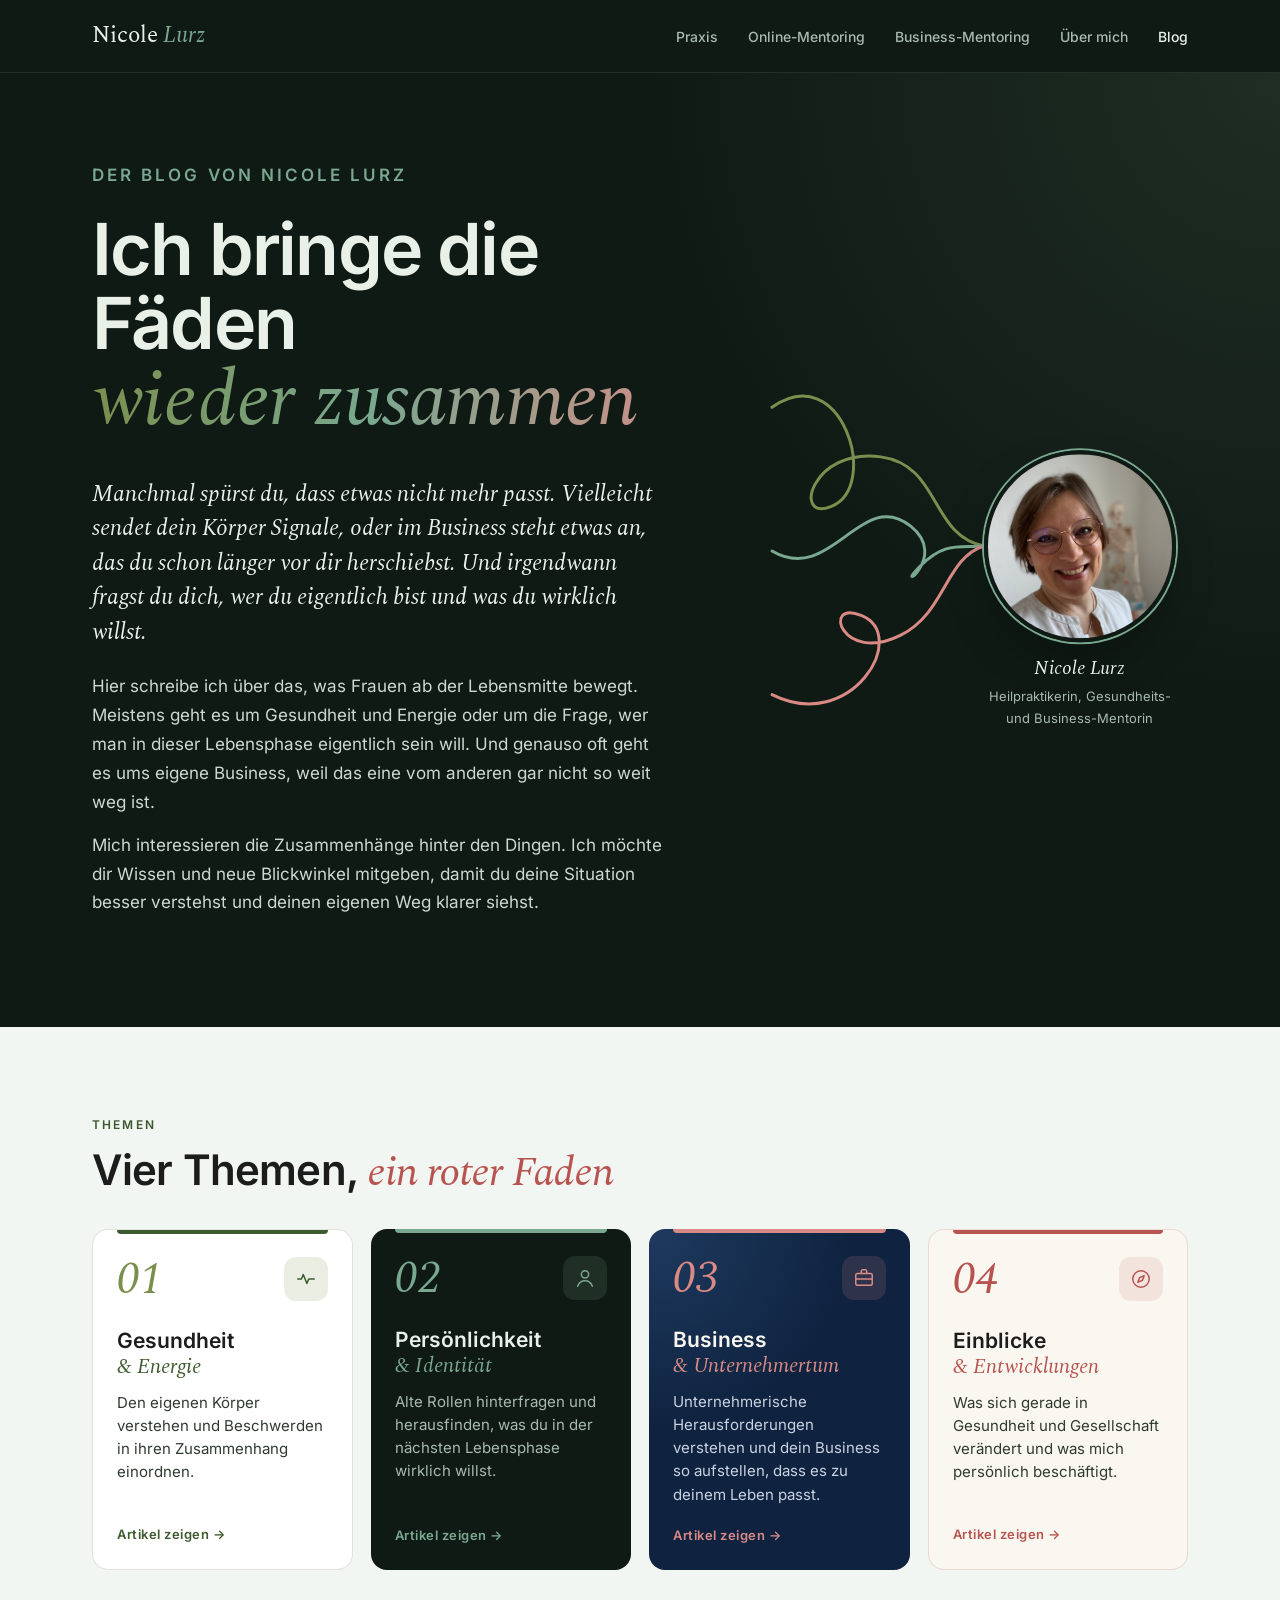
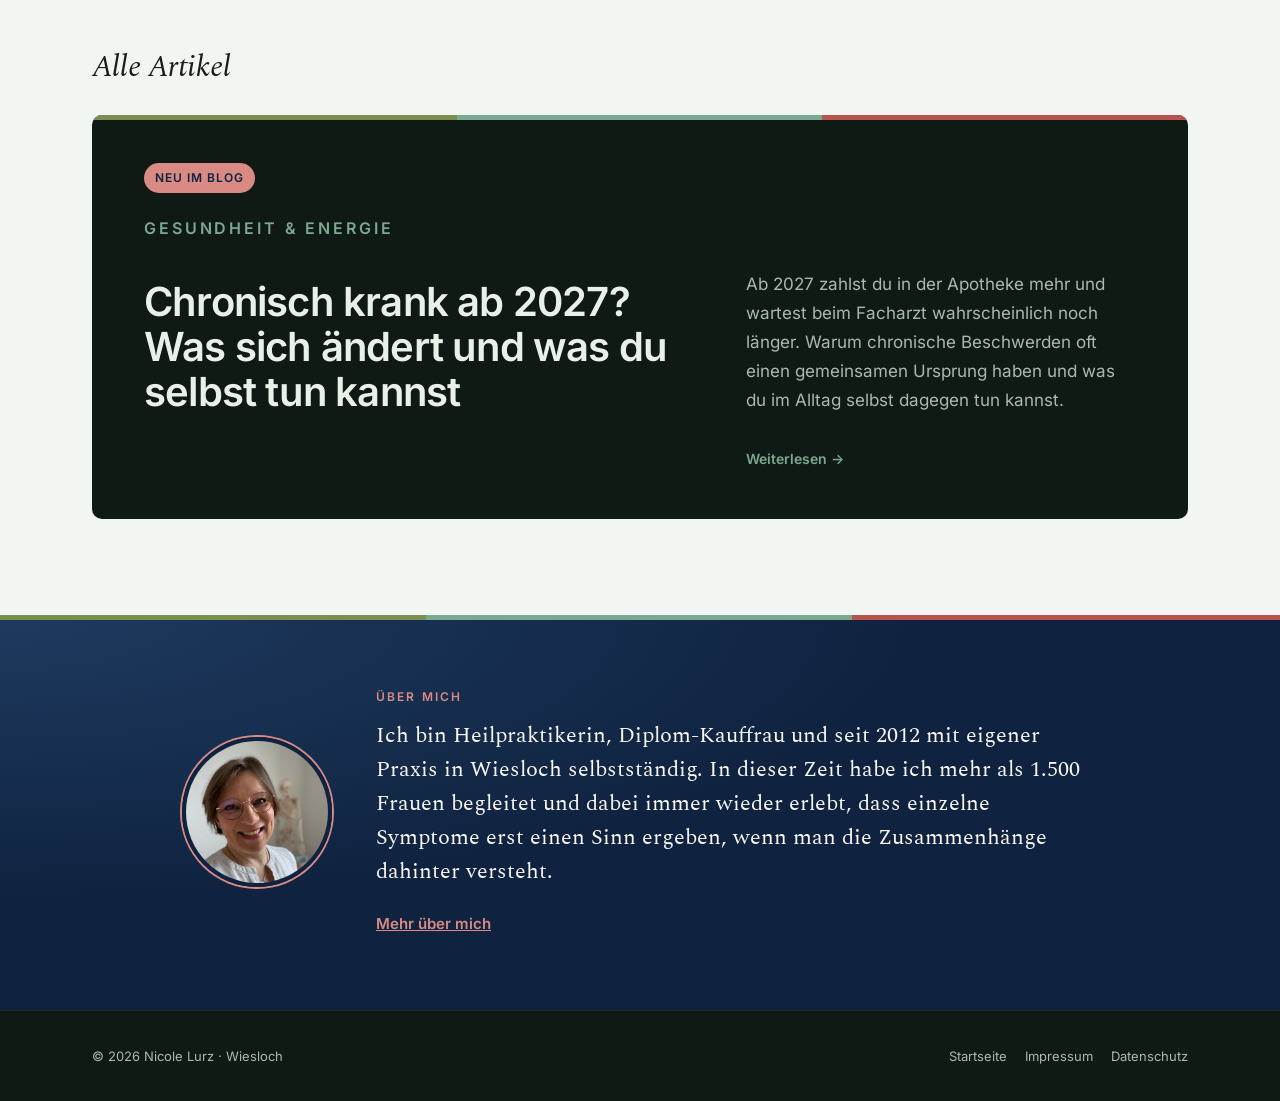
==== blog/index.html @ 90f95622 "Praxisjahr korrigiert: seit 2012 Co-Authored-By: Claude Opus 5.5 <noreply@anthropic.com>" ====
<!doctype html>
<html lang="de">
<head>
<meta charset="utf-8">
<meta name="viewport" content="width=device-width, initial-scale=1">
<title>Blog · Nicole Lurz</title>
<meta name="description" content="Nicole Lurz, Heilpraktikerin, Gesundheits- und Business-Mentorin, schreibt über Gesundheit und Unternehmertum und darüber, warum die Energie auf einmal nicht mehr reicht.">
<link rel="canonical" href="https://nicole-lurz.com/blog/">
<meta property="og:type" content="website">
<meta property="og:url" content="https://nicole-lurz.com/blog/">
<meta property="og:title" content="Blog · Nicole Lurz">
<meta property="og:image" content="https://nicole-lurz.com/images/nicole-hero.jpg">
<link rel="icon" href="/favicon.svg" type="image/svg+xml">
<link rel="icon" href="/favicon-32.png" sizes="32x32">
<link rel="apple-touch-icon" href="/favicon-180.png">
<link rel="stylesheet" href="/fonts/fonts.css">
<link rel="stylesheet" href="/blog/blog.css?v=20261113a">
</head>
<body>

<header class="kopf">
  <div class="wrap">
    <a class="wortmarke" href="/"><span class="lf">Nicole</span><span class="ll">Lurz</span></a>
    <nav aria-label="Hauptmenü">
      <ul>
        <li><a href="/#praxis">Praxis</a></li>
        <li><a href="/#online">Online-Mentoring</a></li>
        <li><a href="/#business">Business-Mentoring</a></li>
        <li><a href="/#ueber">Über mich</a></li>
        <li class="immer"><a href="/blog/" aria-current="page">Blog</a></li>
      </ul>
    </nav>
  </div>
</header>

<main>
  <section class="start-hero">
    <div class="wrap start-raster">
      <div class="start-text">
        <p class="eyebrow">Der Blog von Nicole Lurz</p>
        <h1>Ich bringe die Fäden <em>wieder zusammen</em></h1>
        <p class="start-intro">Manchmal spürst du, dass etwas nicht mehr passt. Vielleicht sendet dein Körper Signale, oder im Business steht etwas an, das du schon länger vor dir herschiebst. Und irgendwann fragst du dich, wer du eigentlich bist und was du wirklich willst.</p>
        <p>Hier schreibe ich über das, was Frauen ab der Lebensmitte bewegt. Meistens geht es um Gesundheit und Energie oder um die Frage, wer man in dieser Lebensphase eigentlich sein will. Und genauso oft geht es ums eigene Business, weil das eine vom anderen gar nicht so weit weg ist.</p>
        <p>Mich interessieren die Zusammenhänge hinter den Dingen. Ich möchte dir Wissen und neue Blickwinkel mitgeben, damit du deine Situation besser verstehst und deinen eigenen Weg klarer siehst.</p>
      </div>
      <div class="faeden" aria-hidden="true">
        <svg viewBox="0 0 420 420" preserveAspectRatio="xMidYMid meet">
          <path class="f f-praxis" pathLength="1" d="M0 70 C70 20 110 150 60 170 C20 186 40 110 110 120 C170 128 160 200 214 210"/>
          <path class="f f-online" pathLength="1" d="M0 215 C60 250 90 150 140 190 C180 222 120 260 150 230 C175 205 190 212 214 210"/>
          <path class="f f-business" pathLength="1" d="M0 360 C80 400 140 300 90 280 C50 264 70 330 130 300 C175 278 175 222 214 210"/>
        </svg>
        <img src="/images/nicole-portrait.jpg" alt="">
        <p class="faeden-name"><strong>Nicole Lurz</strong>Heilpraktikerin, Gesundheits- und Business-Mentorin</p>
      </div>
    </div>
  </section>

  <section class="themen">
    <div class="wrap">
      <div class="themen-kopf">
        <p class="eyebrow">Themen</p>
        <h2>Vier Themen, <em>ein roter Faden</em></h2>
      </div>
      <div class="themen-raster">
        <button class="thema th-gesundheit" type="button" data-filter="gesundheit">
          <span class="th-kopf"><span class="th-nr">01</span><span class="th-icon" aria-hidden="true"><svg viewBox="0 0 24 24" fill="none" stroke="currentColor" stroke-width="1.6" stroke-linecap="round" stroke-linejoin="round"><path d="M3 12h4l2-5 4 10 2-5h6"/></svg></span></span>
          <strong>Gesundheit <em>&amp; Energie</em></strong>
          <span class="th-text">Den eigenen Körper verstehen und Beschwerden in ihren Zusammenhang einordnen.</span>
          <span class="th-mehr">Artikel zeigen <span aria-hidden="true">→</span></span>
        </button>
        <button class="thema th-persoenlichkeit" type="button" data-filter="persoenlichkeit">
          <span class="th-kopf"><span class="th-nr">02</span><span class="th-icon" aria-hidden="true"><svg viewBox="0 0 24 24" fill="none" stroke="currentColor" stroke-width="1.6" stroke-linecap="round" stroke-linejoin="round"><circle cx="12" cy="8" r="4"/><path d="M4 21c1.5-4 4.5-6 8-6s6.5 2 8 6"/></svg></span></span>
          <strong>Persönlichkeit <em>&amp; Identität</em></strong>
          <span class="th-text">Alte Rollen hinterfragen und herausfinden, was du in der nächsten Lebensphase wirklich willst.</span>
          <span class="th-mehr">Artikel zeigen <span aria-hidden="true">→</span></span>
        </button>
        <button class="thema th-business" type="button" data-filter="business">
          <span class="th-kopf"><span class="th-nr">03</span><span class="th-icon" aria-hidden="true"><svg viewBox="0 0 24 24" fill="none" stroke="currentColor" stroke-width="1.6" stroke-linecap="round" stroke-linejoin="round"><rect x="3" y="7" width="18" height="13" rx="2"/><path d="M9 7V5a2 2 0 0 1 2-2h2a2 2 0 0 1 2 2v2M3 13h18"/></svg></span></span>
          <strong>Business <em>&amp; Unternehmertum</em></strong>
          <span class="th-text">Unternehmerische Herausforderungen verstehen und dein Business so aufstellen, dass es zu deinem Leben passt.</span>
          <span class="th-mehr">Artikel zeigen <span aria-hidden="true">→</span></span>
        </button>
        <button class="thema th-einblicke" type="button" data-filter="einblicke">
          <span class="th-kopf"><span class="th-nr">04</span><span class="th-icon" aria-hidden="true"><svg viewBox="0 0 24 24" fill="none" stroke="currentColor" stroke-width="1.6" stroke-linecap="round" stroke-linejoin="round"><circle cx="12" cy="12" r="9"/><path d="M15.5 8.5l-2 5-5 2 2-5z"/></svg></span></span>
          <strong>Einblicke <em>&amp; Entwicklungen</em></strong>
          <span class="th-text">Was sich gerade in Gesundheit und Gesellschaft verändert und was mich persönlich beschäftigt.</span>
          <span class="th-mehr">Artikel zeigen <span aria-hidden="true">→</span></span>
        </button>
      </div>
    </div>
  </section>

  <section>
    <div class="wrap">
      <div class="liste-kopf">
        <h2 id="liste-titel">Alle Artikel</h2>
        <button class="alle" type="button" data-filter="alle" hidden>Alle Artikel zeigen</button>
      </div>
      <ul class="artikel-liste">
        <!-- ARTIKEL: neue Karten oben einfügen, data-kategorie = gesundheit | persoenlichkeit | business | einblicke, Vorlage:
        <li data-kategorie="KATEGORIE"><a class="karte" href="/blog/SLUG/">
          <p class="eyebrow">THEMA</p>
          <h2>TITEL</h2>
          <p>TEASER</p>
          <span class="mehr">Weiterlesen →</span>
        </a></li>
        -->
        <li data-kategorie="gesundheit"><a class="karte" href="/blog/chronisch-krank-2027/">
          <p class="eyebrow">Gesundheit &amp; Energie</p>
          <h2>Chronisch krank ab 2027? Was sich ändert und was du selbst tun kannst</h2>
          <p>Ab 2027 zahlst du in der Apotheke mehr und wartest beim Facharzt wahrscheinlich noch länger. Warum chronische Beschwerden oft einen gemeinsamen Ursprung haben und was du im Alltag selbst dagegen tun kannst.</p>
          <span class="mehr">Weiterlesen →</span>
        </a></li>
        <li class="leer leer-filter" hidden>In diesem Thema gibt es noch keine Artikel. Die ersten erscheinen hier in den nächsten Wochen.</li>
      </ul>
    </div>
  </section>
  <section class="autorin-band">
    <div class="drei-faeden" aria-hidden="true"></div>
    <div class="wrap">
      <img src="/images/nicole-portrait.jpg" alt="" loading="lazy">
      <div>
        <p class="eyebrow">Über mich</p>
        <p>Ich bin Heilpraktikerin, Diplom-Kauffrau und seit 2012 mit eigener Praxis in Wiesloch selbstständig. In dieser Zeit habe ich mehr als 1.500 Frauen begleitet und dabei immer wieder erlebt, dass einzelne Symptome erst einen Sinn ergeben, wenn man die Zusammenhänge dahinter versteht.</p>
        <a href="/#ueber">Mehr über mich</a>
      </div>
    </div>
  </section>
</main>

<footer class="fuss">
  <div class="wrap">
    <span>© 2026 Nicole Lurz · Wiesloch</span>
    <span><a href="/">Startseite</a><a href="https://nicole-lurz.de/impressum/">Impressum</a><a href="https://nicole-lurz.de/datenschutz/">Datenschutz</a></span>
  </div>
</footer>
<script>
(function(){
  var knoepfe=[].slice.call(document.querySelectorAll('[data-filter]'));
  var karten=[].slice.call(document.querySelectorAll('.artikel-liste li[data-kategorie]'));
  var leer=document.querySelector('.leer-filter'), titel=document.getElementById('liste-titel'), alle=document.querySelector('.alle');
  function zeige(k){
    var n=0;
    karten.forEach(function(li){var an=(k==='alle'||li.dataset.kategorie===k); li.hidden=!an; if(an) n++;});
    leer.hidden=n>0;
    knoepfe.forEach(function(b){b.classList.toggle('aktiv',b.dataset.filter===k&&k!=='alle'); if(b.classList.contains('thema')) b.setAttribute('aria-pressed',b.dataset.filter===k);});
    var akt=document.querySelector('.thema[data-filter="'+k+'"] strong');
    titel.textContent=akt?akt.textContent:'Alle Artikel';
    alle.hidden=(k==='alle');
  }
  knoepfe.forEach(function(b){b.addEventListener('click',function(){
    var k=b.dataset.filter; if(b.classList.contains('aktiv')) k='alle'; zeige(k);
    if(k!=='alle') titel.scrollIntoView({behavior:'smooth',block:'start'});
  });});
})();
</script>
</body>
</html>
---- fonts/fonts.css ----
@font-face{font-family:'Inter';font-style:normal;font-weight:400;font-display:swap;src:url('inter-400.ttf') format('truetype')}
@font-face{font-family:'Inter';font-style:normal;font-weight:500;font-display:swap;src:url('inter-500.ttf') format('truetype')}
@font-face{font-family:'Inter';font-style:normal;font-weight:600 700;font-display:swap;src:url('inter-600.ttf') format('truetype')}
@font-face{font-family:'Spectral';font-style:normal;font-weight:400;font-display:swap;src:url('spectral-regular.ttf') format('truetype')}
@font-face{font-family:'Spectral';font-style:italic;font-weight:400;font-display:swap;src:url('spectral-italic.ttf') format('truetype')}
@font-face{font-family:'Spectral';font-style:normal;font-weight:500;font-display:swap;src:url('spectral-500.ttf') format('truetype')}
@font-face{font-family:'Spectral';font-style:italic;font-weight:500;font-display:swap;src:url('spectral-500-italic.ttf') format('truetype')}
---- blog/blog.css ----
/* Blog nicole-lurz.com · Farben aus der Dach-Seite (design.md Online + Praxis-Website) */
:root{
  --tannenmoos:#0F1A14;--karte:#131F18;--dunkelgruen:#1F2D24;
  --seafoam:#7AA890;--seafoam-hover:#95C0A8;--salbei-hell:#A8BAB0;--fastweiss:#E8F0E8;
  --papier:#F2F6F2;--tinte:#1C1C1C;--waldgruen:#3D5A2E;--praxis-salbei:#7A8F4E;
  --text:#2f3a31;--leise:#5d685f;--linie:rgba(61,90,46,.16);
  --serif:"Spectral",Georgia,serif;--sans:"Inter",system-ui,-apple-system,"Segoe UI",sans-serif;
}
*{box-sizing:border-box;margin:0;padding:0}
html{scroll-behavior:smooth}
body{font-family:var(--sans);background:var(--papier);color:var(--tinte);font-size:18px;line-height:1.7;-webkit-font-smoothing:antialiased;min-height:100vh;display:flex;flex-direction:column}
main{flex:1}
img{max-width:100%;display:block}
a{color:var(--waldgruen)}
em{font-family:var(--serif);font-style:italic;font-weight:400}
.wrap{max-width:1160px;margin:0 auto;padding:0 32px}
.schmal{max-width:720px;margin:0 auto}
.eyebrow{font-size:12px;font-weight:600;letter-spacing:.18em;text-transform:uppercase;color:var(--waldgruen)}

/* Kopf */
.kopf{background:var(--tannenmoos);border-bottom:1px solid rgba(122,168,144,.16)}
.kopf .wrap{display:flex;align-items:center;justify-content:space-between;height:72px}
.wortmarke{font-family:var(--serif);font-size:23px;text-decoration:none;color:var(--fastweiss)}
.wortmarke .ll{font-style:italic;color:var(--seafoam);margin-left:.22em}
.kopf nav{display:flex;gap:26px}
.kopf nav a{text-decoration:none;font-size:14px;font-weight:500;color:var(--salbei-hell)}
.kopf nav a:hover,.kopf nav a[aria-current]{color:var(--fastweiss)}

/* Blog-Übersicht */
.blog-hero{padding:96px 0 56px}
.blog-hero h1{font-weight:600;font-size:clamp(34px,4.6vw,54px);line-height:1.1;letter-spacing:-.02em;margin:18px 0 22px;max-width:760px}
.blog-hero h1 em{color:var(--waldgruen)}
.blog-hero p{max-width:640px;color:var(--text)}
.artikel-liste{list-style:none;display:grid;grid-template-columns:repeat(auto-fill,minmax(300px,1fr));gap:24px;padding-bottom:120px}
.karte{display:flex;flex-direction:column;height:100%;background:#fff;border:1px solid var(--linie);border-radius:10px;padding:30px 28px;text-decoration:none;color:var(--tinte);transition:transform .25s ease-out,border-color .25s}
.karte:hover{transform:translateY(-3px);border-color:rgba(61,90,46,.35)}
.karte .eyebrow{margin-bottom:14px}
.karte h2{font-size:22px;font-weight:600;line-height:1.3;margin-bottom:12px}
.karte p{font-size:16px;color:var(--text);flex:1}
.karte .mehr{margin-top:18px;font-size:14px;font-weight:600;color:var(--waldgruen)}
.leer{grid-column:1/-1;padding:40px 32px;border:1px dashed var(--linie);border-radius:10px;color:var(--leise);font-size:16px}

/* Artikel */
.artikel-kopf{padding:72px 0 36px}
.brotkrumen{font-size:13px;color:var(--leise);margin-bottom:22px}
.brotkrumen a{color:var(--leise)}
.artikel-kopf h1{font-weight:600;font-size:clamp(32px,4.4vw,48px);line-height:1.12;letter-spacing:-.02em;margin:14px 0 20px}
.artikel-meta{font-size:14px;color:var(--leise)}
.kurzantwort{background:#fff;border:1px solid var(--linie);border-left:3px solid var(--praxis-salbei);border-radius:0 10px 10px 0;padding:24px 26px;margin:8px 0 40px}
.kurzantwort .eyebrow{margin-bottom:8px}
.kurzantwort p:not(.eyebrow){font-size:17px}
.inhalt{background:var(--fastweiss);border-radius:10px;padding:22px 26px;margin-bottom:48px;font-size:16px}
.inhalt ol{margin:8px 0 0 20px}
.text h2{font-weight:600;font-size:28px;line-height:1.25;letter-spacing:-.01em;margin:52px 0 16px;scroll-margin-top:24px}
.text h3{font-weight:600;font-size:21px;margin:32px 0 10px}
.text p{margin-bottom:20px;color:var(--text)}
.text ul,.text ol{margin:0 0 20px 22px;color:var(--text)}
.text li{margin-bottom:8px}
.einblick{margin:36px 0;padding:24px 26px;background:var(--tannenmoos);color:var(--fastweiss);border-radius:10px}
.einblick .eyebrow{color:var(--seafoam);margin-bottom:8px}
.einblick p{color:var(--fastweiss);margin:0}
.faq{margin-top:56px}
.faq details{border-top:1px solid var(--linie);padding:18px 0}
.faq details:last-child{border-bottom:1px solid var(--linie)}
.faq summary{cursor:pointer;font-weight:600;list-style-position:outside}
.faq details p{margin-top:10px;color:var(--text)}
.autorin{display:grid;grid-template-columns:96px 1fr;gap:22px;align-items:center;margin:64px 0 40px;padding:26px;background:#fff;border:1px solid var(--linie);border-radius:10px}
.autorin img{width:96px;height:96px;border-radius:50%;object-fit:cover;object-position:center 20%}
.autorin p{font-size:15px;color:var(--text)}
.autorin strong{display:block;font-size:17px;color:var(--tinte)}
.cta{margin:0 0 110px;padding:36px 34px;border-radius:12px;background:var(--tannenmoos);color:var(--fastweiss)}
.cta h2{font-weight:600;font-size:26px;line-height:1.25;margin-bottom:12px}
.cta h2 em{color:var(--seafoam)}
.cta p{color:var(--salbei-hell);margin-bottom:22px}
.btn{display:inline-block;padding:15px 26px;border-radius:6px;font-weight:600;font-size:15px;text-decoration:none;background:var(--seafoam);color:var(--tannenmoos)}
.btn:hover{background:var(--seafoam-hover)}
.cta-praxis{background:#fff;color:var(--tinte);border:1px solid var(--linie)}
.cta-praxis h2 em{color:var(--praxis-salbei)}
.cta-praxis p{color:var(--text)}
.cta-praxis .btn{background:var(--waldgruen);color:var(--papier)}

/* Fuß */
.fuss{background:var(--tannenmoos);color:var(--salbei-hell);padding:34px 0;font-size:13px}
.fuss .wrap{display:flex;justify-content:space-between;flex-wrap:wrap;gap:14px}
.fuss a{color:var(--salbei-hell);text-decoration:none;margin-left:18px}
.fuss a:hover{color:var(--fastweiss)}

@media (max-width:560px){
  .wrap{padding:0 16px}
  body{font-size:17px}
  .kopf nav{gap:16px}
  .kopf nav a.weg{display:none}
  .blog-hero{padding:64px 0 40px}
  .artikel-liste{grid-template-columns:1fr}
  .autorin{grid-template-columns:1fr}
  .cta{padding:28px 22px}
  .fuss a{margin:0 18px 0 0}
}
@media (prefers-reduced-motion:reduce){html{scroll-behavior:auto}.karte{transition:none}}

/* Autorenkasten lang, Quellen (ergänzt 12.11.2026) */
.autorin{align-items:start}
.autorin p + p{margin-top:10px}
.autorin .hinweis{font-size:13px;color:var(--leise);font-style:italic}
.quellen{margin:0 0 110px;font-size:14px;color:var(--leise)}
.quellen h2{font-size:18px;font-weight:600;color:var(--tinte);margin-bottom:12px}
.quellen h3{font-size:14px;font-weight:600;color:var(--text);margin:18px 0 6px}
.quellen ul{margin-left:18px}
.quellen li{margin-bottom:6px}
.quellen a{color:var(--leise)}
.cta{margin-bottom:56px}
.einblick p + p{margin-top:14px}

/* Artikel-Layout mit Seitenleiste (12.11.2026, nach Beispiel Nicole) */
.artikel-raster{display:grid;grid-template-columns:minmax(0,760px) 280px;gap:72px;justify-content:space-between}
.artikel-haupt{min-width:0}
.artikel-raster .artikel-kopf{padding:56px 0 32px}
.brotkrumen span{margin:0 4px;color:var(--leise)}
.brotkrumen .hier{color:var(--tinte);margin:0}
.artikel-raster h1{font-size:clamp(32px,4.2vw,50px);line-height:1.1;margin:14px 0 26px}
.autor-zeile{display:flex;align-items:center;gap:14px;margin-bottom:14px;font-size:16px;color:var(--leise)}
.autor-zeile img{width:52px;height:52px;border-radius:50%;object-fit:cover;object-position:center 20%;border:2px solid #fff;box-shadow:0 0 0 1px var(--linie)}
.autor-zeile strong{color:var(--tinte)}
.punkt{margin:0 6px;color:var(--leise)}
.teaser{font-size:21px;line-height:1.6;color:var(--leise);margin-top:28px;font-weight:300}
.kurz{background:var(--fastweiss);border:1px solid rgba(122,168,144,.45);border-radius:14px;padding:26px 30px;margin:0 0 40px}
.kurz .eyebrow{margin-bottom:12px}
.kurz ul{list-style:none}
.kurz li{position:relative;padding-left:22px;margin-bottom:8px;font-size:17px;line-height:1.55}
.kurz li::before{content:"";position:absolute;left:2px;top:.6em;width:8px;height:8px;border-radius:50%;background:var(--seafoam)}
.seitenleiste{padding-top:150px}
.leiste-innen{position:sticky;top:28px}
.toc{display:flex;flex-direction:column;gap:2px}
.toc .eyebrow{color:var(--tinte);margin:0 0 12px 12px}
.toc a{display:block;padding:9px 12px;border-radius:8px;font-size:15px;line-height:1.4;color:var(--leise);text-decoration:none}
.toc a:hover{color:var(--tinte)}
.toc a.aktiv{background:var(--fastweiss);color:var(--tinte);font-weight:500}
.leiste-cta{margin-top:28px;padding:20px;border-radius:10px;background:var(--tannenmoos)}
.leiste-cta p{color:var(--fastweiss);font-size:15px;margin-bottom:10px}
.leiste-cta a{color:var(--seafoam);font-weight:600;font-size:14px}
.inhalt-mobil{display:none}
@media (max-width:1000px){
  .artikel-raster{grid-template-columns:1fr;gap:0}
  .seitenleiste{display:none}
  .inhalt-mobil{display:block}
}
@media (max-width:560px){.teaser{font-size:18px}.kurz{padding:22px 20px}}

/* Meta-Leiste mit Teilen und PDF (12.11.2026) */
.meta-leiste{display:flex;flex-wrap:wrap;align-items:center;gap:10px 18px;font-size:15px;color:var(--leise);margin-top:4px}
.meta-leiste .autor{display:inline-flex;align-items:center;gap:10px;color:var(--tinte);font-weight:600;text-decoration:none}
.meta-leiste .autor img{width:40px;height:40px;border-radius:50%;object-fit:cover;object-position:center 20%}
.meta-leiste .autor span{border-bottom:2px solid var(--seafoam);padding-bottom:1px}
.meta-leiste .leise{color:var(--leise)}
.pille{display:inline-flex;align-items:center;gap:7px;padding:7px 14px;border-radius:999px;background:var(--fastweiss);color:var(--tinte);font:600 14px/1.2 var(--sans);border:0}
.knopf{cursor:pointer;transition:background .2s}
.knopf:hover{background:#dbe7dd}
.knopf svg{flex:none}
@media (max-width:560px){.meta-leiste{gap:10px 12px;font-size:14px}}
@media print{
  .kopf,.fuss,.seitenleiste,.inhalt-mobil,.cta,.knopf,.brotkrumen{display:none!important}
  body{background:#fff;font-size:11pt;display:block}
  .artikel-raster{display:block;max-width:none;padding:0}
  .artikel-raster .artikel-kopf{padding-top:0}
  .einblick{background:#fff;color:var(--tinte);border:1px solid var(--linie)}
  .einblick p{color:var(--tinte)}
  .kurz,.autorin,.einblick{break-inside:avoid}
  .quellen{margin-bottom:0}
  .quellen a{color:var(--leise)}
}

/* Blog-Übersicht: Kopftext und Themen (12.11.2026) */
.blog-hero p + p{margin-top:14px}
.kategorien{padding-bottom:56px}
.kategorien .eyebrow{margin-bottom:18px}
.kat-raster{display:grid;grid-template-columns:repeat(2,minmax(0,1fr));gap:0 48px;border-top:1px solid var(--linie)}
.kategorie{display:flex;gap:22px;align-items:flex-start;text-align:left;background:none;border:0;border-bottom:1px solid var(--linie);padding:24px 8px;font:inherit;color:inherit;cursor:pointer;border-radius:0;transition:background .2s}
.kategorie:hover{background:rgba(232,240,232,.6)}
.kategorie.aktiv{background:var(--fastweiss)}
.kat-bild{flex:none;width:88px;height:88px;border-radius:18px;display:grid;place-items:center;background:linear-gradient(145deg,var(--fastweiss),#d4e3d8);color:var(--waldgruen)}
.kat-bild svg{width:38px;height:38px}
.kat-bild img{width:100%;height:100%;object-fit:cover;border-radius:18px}
.kat-text strong{display:block;font-size:20px;font-weight:600;line-height:1.3;margin:4px 0 6px;color:var(--tinte)}
.kat-text span{font-size:16px;line-height:1.55;color:var(--text)}
.liste-kopf{display:flex;align-items:baseline;justify-content:space-between;gap:16px;margin-bottom:22px;scroll-margin-top:24px}
.liste-kopf h2{font-size:24px;font-weight:600;scroll-margin-top:24px}
.alle{background:none;border:0;font:600 14px var(--sans);color:var(--waldgruen);cursor:pointer;text-decoration:underline}
.artikel-liste li[hidden]{display:none}
@media (max-width:760px){.kat-raster{grid-template-columns:1fr}.kat-bild{width:64px;height:64px;border-radius:14px}.kat-bild svg{width:30px;height:30px}.kat-text strong{font-size:18px}}

/* Hauptmenü wie auf der Startseite (12.11.2026) */
.kopf ul{display:flex;gap:30px;list-style:none}
.kopf ul a{text-decoration:none;font-size:14px;font-weight:500;color:var(--salbei-hell);transition:color .2s}
.kopf ul a:hover,.kopf ul a[aria-current]{color:var(--fastweiss)}
@media (max-width:960px){.kopf ul li:not(.immer){display:none}}

/* ===== Blog-Startseite mit allen drei Welten (13.11.2026) ===== */
:root{--nachtblau:#0F2340;--tiefblau:#1E3A5F;--kupfer:#B85450;--kupfer-hell:#D98A85;--papier-warm:#FAF7F0;--fliesstext-hell:#CDD9CF}
.kopf ul,.kopf nav ul{margin:0;padding:0}
/* Kopf */
.start-hero{background:radial-gradient(90% 120% at 100% 0%,var(--dunkelgruen) 0%,var(--tannenmoos) 55%);color:var(--fliesstext-hell);padding:88px 0 96px;overflow:hidden}
.start-raster{display:grid;grid-template-columns:minmax(0,1.2fr) minmax(0,.8fr);gap:56px;align-items:center}
.start-hero .eyebrow{color:var(--seafoam);margin-bottom:22px}
.start-hero h1{font-weight:600;color:var(--fastweiss);font-size:clamp(40px,5.6vw,72px);line-height:1.04;letter-spacing:-.025em;margin-bottom:30px}
.start-hero h1 em{display:block;font-size:1.08em;color:var(--seafoam);letter-spacing:-.01em;background:linear-gradient(90deg,var(--praxis-salbei),var(--seafoam) 45%,var(--kupfer-hell));-webkit-background-clip:text;background-clip:text;-webkit-text-fill-color:transparent;padding-bottom:.08em}
.start-hero p{max-width:580px;margin-bottom:14px;font-size:17px}
.start-hero .start-intro{font-family:var(--serif);font-style:italic;font-size:23px;line-height:1.5;color:var(--fastweiss);margin-bottom:22px}
.faeden{position:relative;width:100%;max-width:420px;aspect-ratio:1;justify-self:end}
.faeden svg{position:absolute;inset:0;width:100%;height:100%;overflow:visible}
.faeden .f{fill:none;stroke-width:2.4;stroke-linecap:round;stroke-dasharray:1;stroke-dashoffset:1;animation:zeichnen 2.6s cubic-bezier(.45,.05,.3,1) forwards}
.f-praxis{stroke:var(--praxis-salbei)}
.f-online{stroke:var(--seafoam);animation-delay:.25s!important}
.f-business{stroke:var(--kupfer-hell);animation-delay:.5s!important}
@keyframes zeichnen{to{stroke-dashoffset:0}}
.faeden img{position:absolute;left:51%;top:50%;width:46%;aspect-ratio:1;transform:translateY(-50%);border-radius:50%;object-fit:cover;object-position:center 22%;border:4px solid var(--tannenmoos);box-shadow:0 0 0 2px var(--seafoam),0 20px 50px -20px rgba(0,0,0,.6)}
.faeden-name{position:absolute;left:51%;width:46%;bottom:6%;text-align:center;font-size:13px!important;color:var(--salbei-hell);margin:0!important}
.faeden-name strong{display:block;font-family:var(--serif);font-style:italic;font-weight:400;font-size:19px;color:var(--fastweiss)}
/* Themen-Mosaik */
.themen{padding:88px 0 72px;background:var(--papier)}
.themen-kopf{display:flex;align-items:baseline;justify-content:space-between;gap:20px;flex-wrap:wrap;margin-bottom:32px}
.themen-kopf h2{font-weight:600;font-size:clamp(28px,3.4vw,42px);letter-spacing:-.02em;line-height:1.15}
.themen-kopf h2 em{color:var(--kupfer)}
.themen-raster{display:grid;grid-template-columns:repeat(4,minmax(0,1fr));gap:18px}
.thema{position:relative;display:flex;flex-direction:column;align-items:flex-start;text-align:left;border:0;border-radius:16px;padding:26px 24px 24px;font:inherit;cursor:pointer;min-height:290px;overflow:hidden;transition:transform .25s ease-out,box-shadow .25s}
.thema::after{content:"";position:absolute;left:24px;right:24px;top:0;height:4px;border-radius:0 0 4px 4px;background:var(--akzent)}
.thema:hover{transform:translateY(-5px);box-shadow:0 22px 40px -26px rgba(15,26,20,.55)}
.thema.aktiv{box-shadow:0 0 0 3px var(--akzent)}
.th-kopf{display:flex;justify-content:space-between;align-items:center;width:100%;margin-bottom:26px}
.th-nr{font-family:var(--serif);font-style:italic;font-size:46px;line-height:1;color:var(--akzent)}
.th-icon{width:44px;height:44px;border-radius:12px;display:grid;place-items:center;background:var(--icon-bg);color:var(--akzent)}
.th-icon svg{width:22px;height:22px}
.thema strong{font-size:21px;font-weight:600;line-height:1.25;margin-bottom:10px;color:var(--titel)}
.thema strong em{display:block;color:var(--akzent)}
.th-text{font-size:15px;line-height:1.55;color:var(--txt);flex:1}
.th-mehr{margin-top:18px;font-size:13px;font-weight:600;letter-spacing:.04em;color:var(--akzent)}
.th-gesundheit{--akzent:var(--waldgruen);--titel:var(--tinte);--txt:var(--text);--icon-bg:rgba(122,143,78,.16);background:#fff;border:1px solid var(--linie)}
.th-gesundheit .th-nr{color:var(--praxis-salbei)}
.th-persoenlichkeit{--akzent:var(--seafoam);--titel:var(--fastweiss);--txt:var(--salbei-hell);--icon-bg:rgba(122,168,144,.15);background:var(--tannenmoos)}
.th-business{--akzent:var(--kupfer-hell);--titel:var(--papier-warm);--txt:#c9d3e0;--icon-bg:rgba(217,138,133,.15);background:radial-gradient(120% 90% at 0% 0%,var(--tiefblau) 0%,var(--nachtblau) 65%)}
.th-einblicke{--akzent:var(--kupfer);--titel:var(--tinte);--txt:var(--text);--icon-bg:rgba(184,84,80,.12);background:var(--papier-warm);border:1px solid rgba(184,84,80,.18)}
/* Liste */
.liste-kopf h2{font-family:var(--serif);font-style:italic;font-weight:400;font-size:30px}
.artikel-liste{padding-bottom:96px}
.artikel-liste li:first-child:not([hidden]){grid-column:1/-1}
.artikel-liste li:first-child .karte{position:relative;overflow:hidden;background:var(--tannenmoos);border:0;color:var(--fastweiss);padding:48px 52px;display:grid;grid-template-columns:minmax(0,1.4fr) minmax(0,1fr);gap:14px 56px;align-items:end}
.artikel-liste li:first-child .karte::after{content:"";position:absolute;inset:0 0 auto 0;height:5px;background:linear-gradient(90deg,var(--praxis-salbei) 0 33.3%,var(--seafoam) 33.3% 66.6%,var(--kupfer) 66.6%)}
.artikel-liste li:first-child .karte::before{content:"Neu im Blog";grid-column:1/-1;justify-self:start;font-size:12px;font-weight:600;letter-spacing:.08em;text-transform:uppercase;color:var(--nachtblau);background:var(--kupfer-hell);padding:5px 11px;border-radius:999px;margin-bottom:8px}
.artikel-liste li:first-child .karte .eyebrow{color:var(--seafoam);grid-column:1/-1}
.artikel-liste li:first-child .karte h2{font-size:clamp(28px,3.2vw,40px);line-height:1.12;letter-spacing:-.02em;color:var(--fastweiss);margin:0}
.artikel-liste li:first-child .karte p:not(.eyebrow){color:var(--salbei-hell);font-size:17px}
.artikel-liste li:first-child .karte .mehr{color:var(--seafoam);grid-column:2}
.karte[data-k]{}
/* Über mich */
.autorin-band{position:relative;background:radial-gradient(120% 120% at 0% 0%,var(--tiefblau) 0%,var(--nachtblau) 60%);padding:72px 0}
.drei-faeden{position:absolute;inset:0 0 auto 0;height:5px;background:linear-gradient(90deg,var(--praxis-salbei) 0 33.3%,var(--seafoam) 33.3% 66.6%,var(--kupfer) 66.6%)}
.autorin-band .wrap{display:grid;grid-template-columns:150px minmax(0,1fr);gap:44px;align-items:center;max-width:980px}
.autorin-band img{width:150px;height:150px;border-radius:50%;object-fit:cover;object-position:center 20%;border:4px solid var(--nachtblau);box-shadow:0 0 0 2px var(--kupfer-hell)}
.autorin-band .eyebrow{color:var(--kupfer-hell);margin-bottom:12px}
.autorin-band p:not(.eyebrow){font-family:var(--serif);font-size:22px;line-height:1.55;color:var(--papier-warm);margin-bottom:18px}
.autorin-band a{color:var(--kupfer-hell);font-weight:600;font-size:15px}
.fuss{border-top:1px solid rgba(122,168,144,.12)}
@media (max-width:1100px){.themen-raster{grid-template-columns:repeat(2,minmax(0,1fr))}.thema{min-height:0}}
@media (max-width:900px){
  .start-raster{grid-template-columns:1fr;gap:24px}
  .faeden{max-width:300px;justify-self:start;order:-1}
  .artikel-liste li:first-child .karte{grid-template-columns:1fr;padding:34px 28px}
  .artikel-liste li:first-child .karte .mehr{grid-column:1}
}
@media (max-width:560px){
  .start-hero{padding:48px 0 64px}
  .start-hero .start-intro{font-size:20px}
  .themen{padding:56px 0 48px}
  .themen-raster{grid-template-columns:1fr}
  .autorin-band .wrap{grid-template-columns:1fr;gap:22px}
  .autorin-band img{width:104px;height:104px}
  .autorin-band p:not(.eyebrow){font-size:19px}
}
@media (prefers-reduced-motion:reduce){.faeden .f{animation:none;stroke-dashoffset:0}.thema{transition:none}}
.themen-kopf{flex-direction:column;align-items:flex-start;gap:10px}
.faeden .f{stroke-width:3}
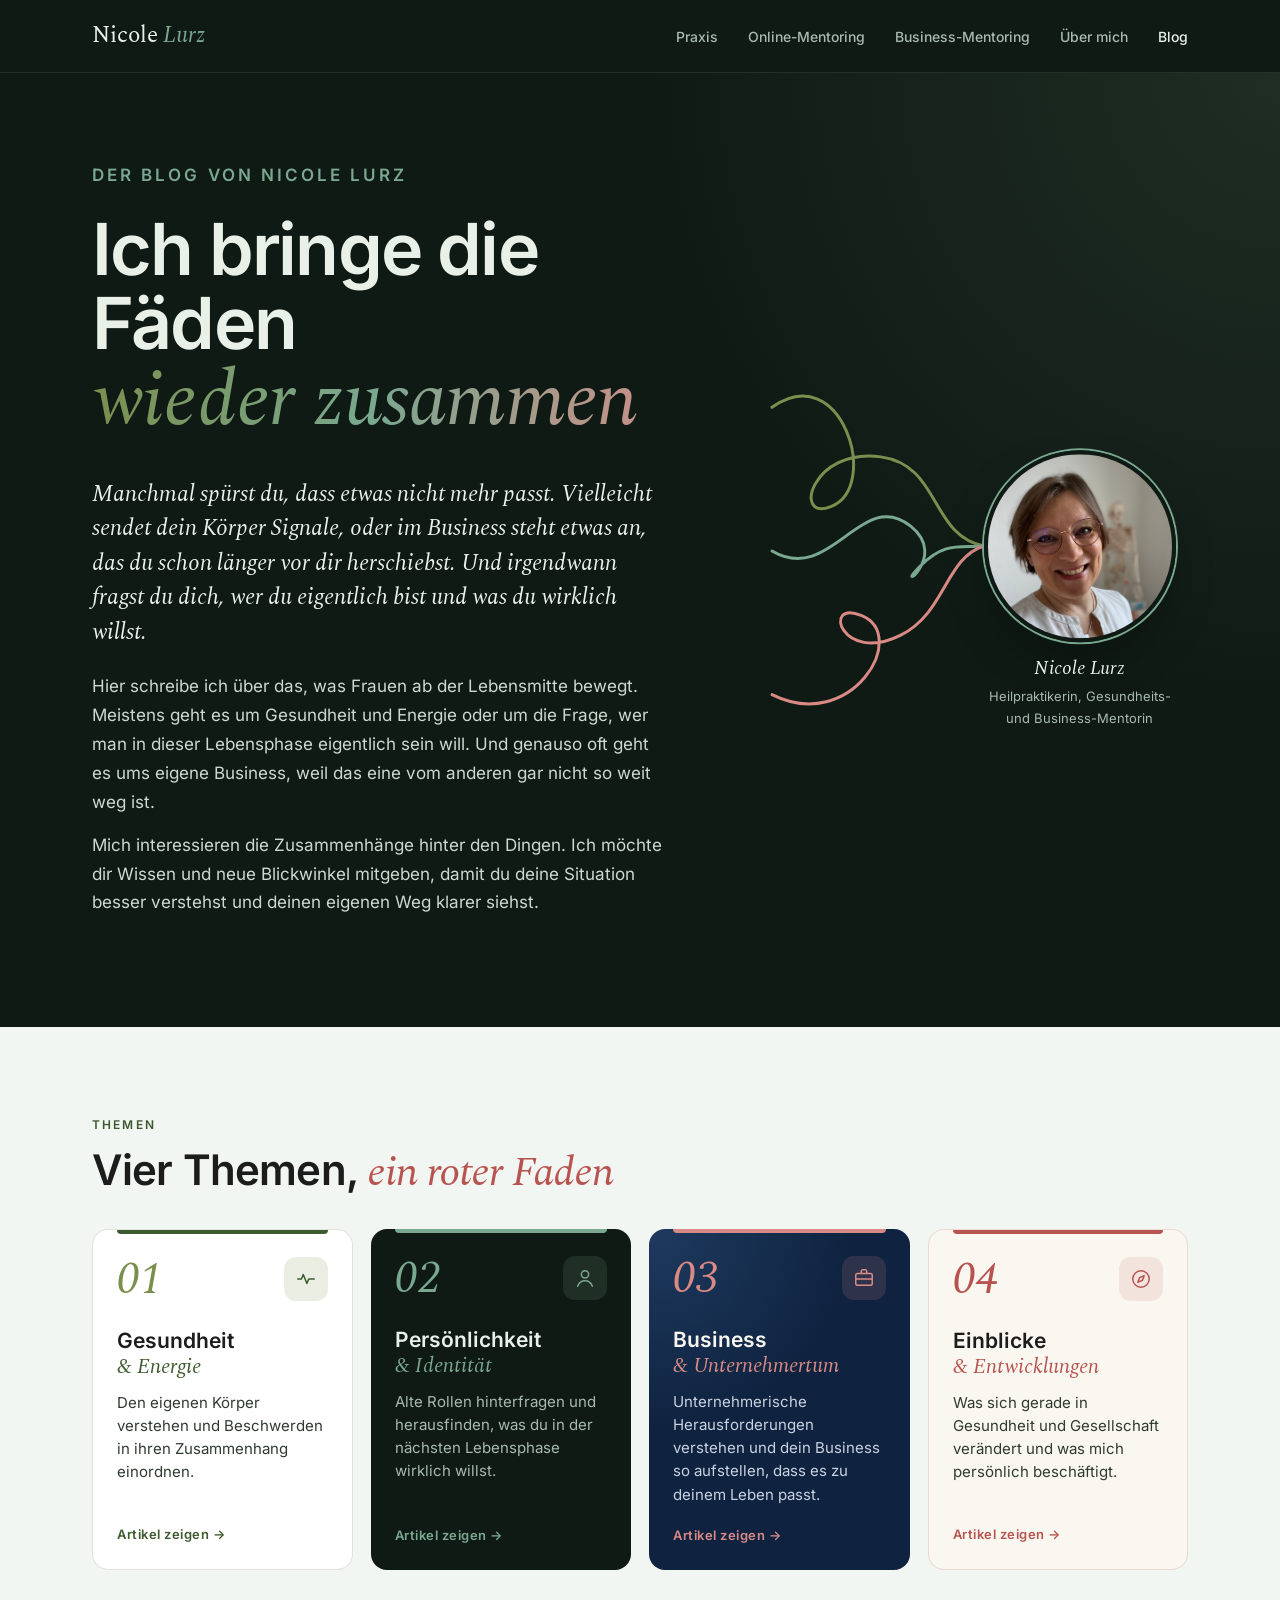
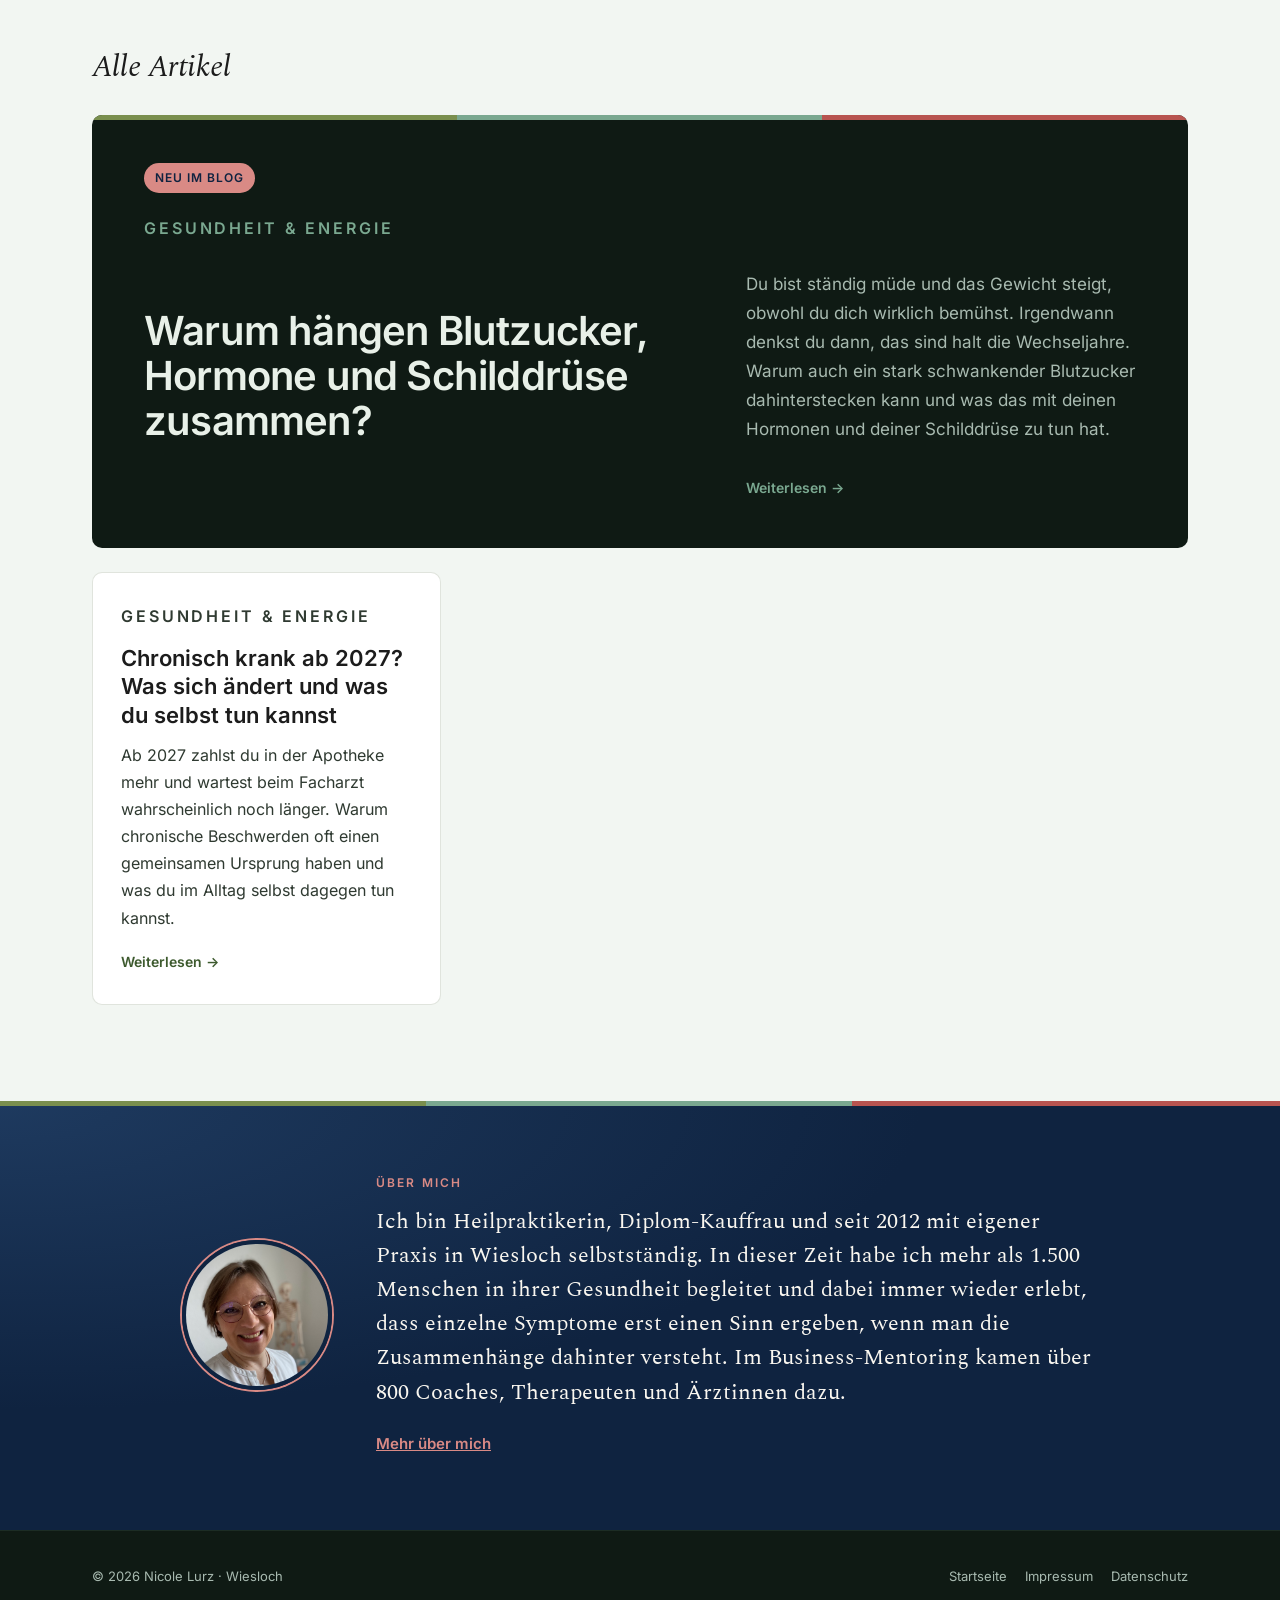
==== commit 4dbb1b47: "Blog: Artikel Blutzucker, Hormone und Schilddrüse; CTA Orientierungsgespräch - Neuer Artikel in Du-F" ====
--- a/blog/index.html
+++ b/blog/index.html
@@ -14,7 +14,7 @@
 <link rel="icon" href="/favicon-32.png" sizes="32x32">
 <link rel="apple-touch-icon" href="/favicon-180.png">
 <link rel="stylesheet" href="/fonts/fonts.css">
-<link rel="stylesheet" href="/blog/blog.css?v=20261113a">
+<link rel="stylesheet" href="/blog/blog.css?v=20261113b">
 </head>
 <body>
 
@@ -105,6 +105,12 @@
           <span class="mehr">Weiterlesen →</span>
         </a></li>
         -->
+        <li data-kategorie="gesundheit"><a class="karte" href="/blog/blutzucker-hormone-und-schilddruese/">
+          <p class="eyebrow">Gesundheit &amp; Energie</p>
+          <h2>Warum hängen Blutzucker, Hormone und Schilddrüse zusammen?</h2>
+          <p>Du bist ständig müde und das Gewicht steigt, obwohl du dich wirklich bemühst. Irgendwann denkst du dann, das sind halt die Wechseljahre. Warum auch ein stark schwankender Blutzucker dahinterstecken kann und was das mit deinen Hormonen und deiner Schilddrüse zu tun hat.</p>
+          <span class="mehr">Weiterlesen →</span>
+        </a></li>
         <li data-kategorie="gesundheit"><a class="karte" href="/blog/chronisch-krank-2027/">
           <p class="eyebrow">Gesundheit &amp; Energie</p>
           <h2>Chronisch krank ab 2027? Was sich ändert und was du selbst tun kannst</h2>
@@ -121,7 +127,7 @@
       <img src="/images/nicole-portrait.jpg" alt="" loading="lazy">
       <div>
         <p class="eyebrow">Über mich</p>
-        <p>Ich bin Heilpraktikerin, Diplom-Kauffrau und seit 2012 mit eigener Praxis in Wiesloch selbstständig. In dieser Zeit habe ich mehr als 1.500 Frauen begleitet und dabei immer wieder erlebt, dass einzelne Symptome erst einen Sinn ergeben, wenn man die Zusammenhänge dahinter versteht.</p>
+        <p>Ich bin Heilpraktikerin, Diplom-Kauffrau und seit 2012 mit eigener Praxis in Wiesloch selbstständig. In dieser Zeit habe ich mehr als 1.500 Menschen in ihrer Gesundheit begleitet und dabei immer wieder erlebt, dass einzelne Symptome erst einen Sinn ergeben, wenn man die Zusammenhänge dahinter versteht. Im Business-Mentoring kamen über 800 Coaches, Therapeuten und Ärztinnen dazu.</p>
         <a href="/#ueber">Mehr über mich</a>
       </div>
     </div>
--- a/blog/blog.css
+++ b/blog/blog.css
@@ -278,3 +278,11 @@
 @media (prefers-reduced-motion:reduce){.faeden .f{animation:none;stroke-dashoffset:0}.thema{transition:none}}
 .themen-kopf{flex-direction:column;align-items:flex-start;gap:10px}
 .faeden .f{stroke-width:3}
+/* Weiterlesen im Artikel (13.11.2026) */
+.weiter{margin-top:56px}
+.weiter h2{font-size:24px;font-weight:600;margin-bottom:16px}
+.weiter-liste{display:grid;grid-template-columns:repeat(auto-fill,minmax(220px,1fr));gap:14px}
+.weiter-liste a{display:flex;flex-direction:column;gap:8px;background:#fff;border:1px solid var(--linie);border-radius:12px;padding:20px;text-decoration:none;color:var(--tinte);transition:transform .2s,border-color .2s}
+.weiter-liste a:hover{transform:translateY(-3px);border-color:var(--waldgruen)}
+.weiter-liste small{font-size:11px;font-weight:600;letter-spacing:.14em;text-transform:uppercase;color:var(--waldgruen)}
+.weiter-liste strong{font-size:17px;line-height:1.35}
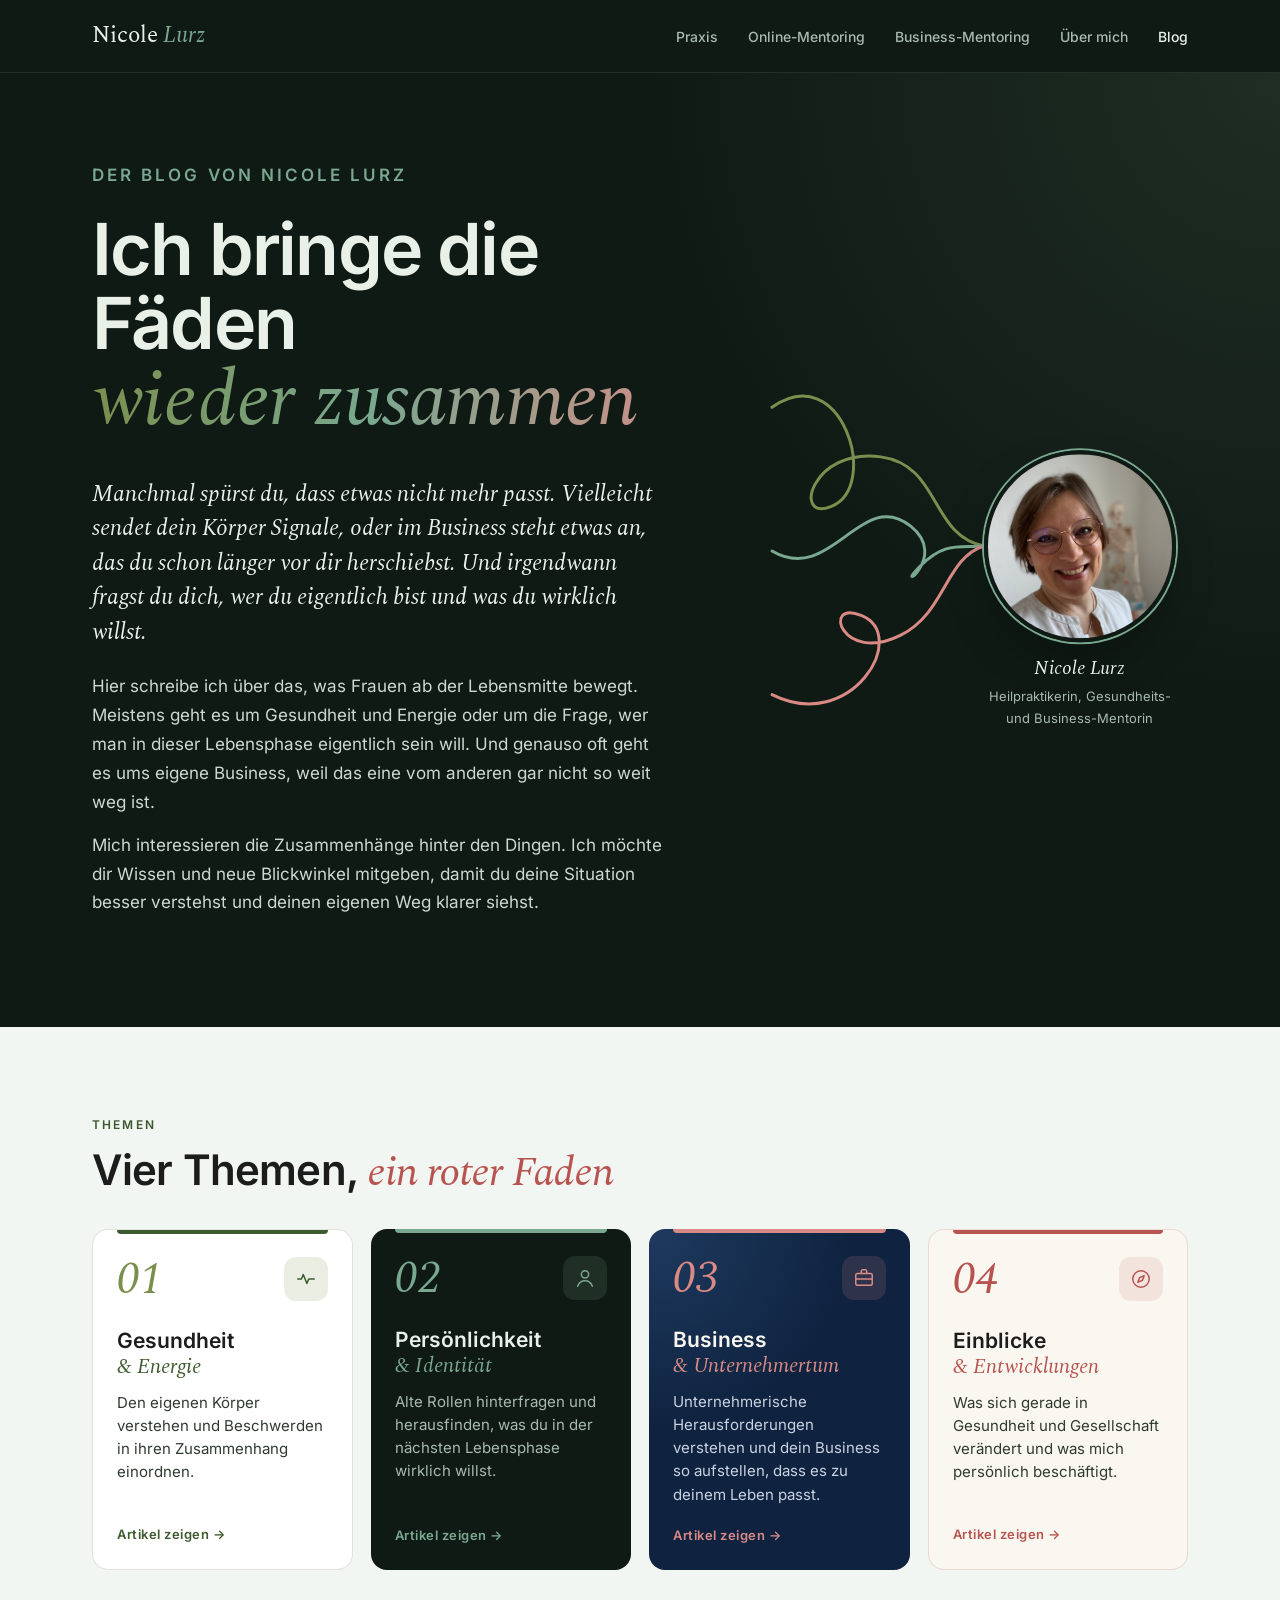
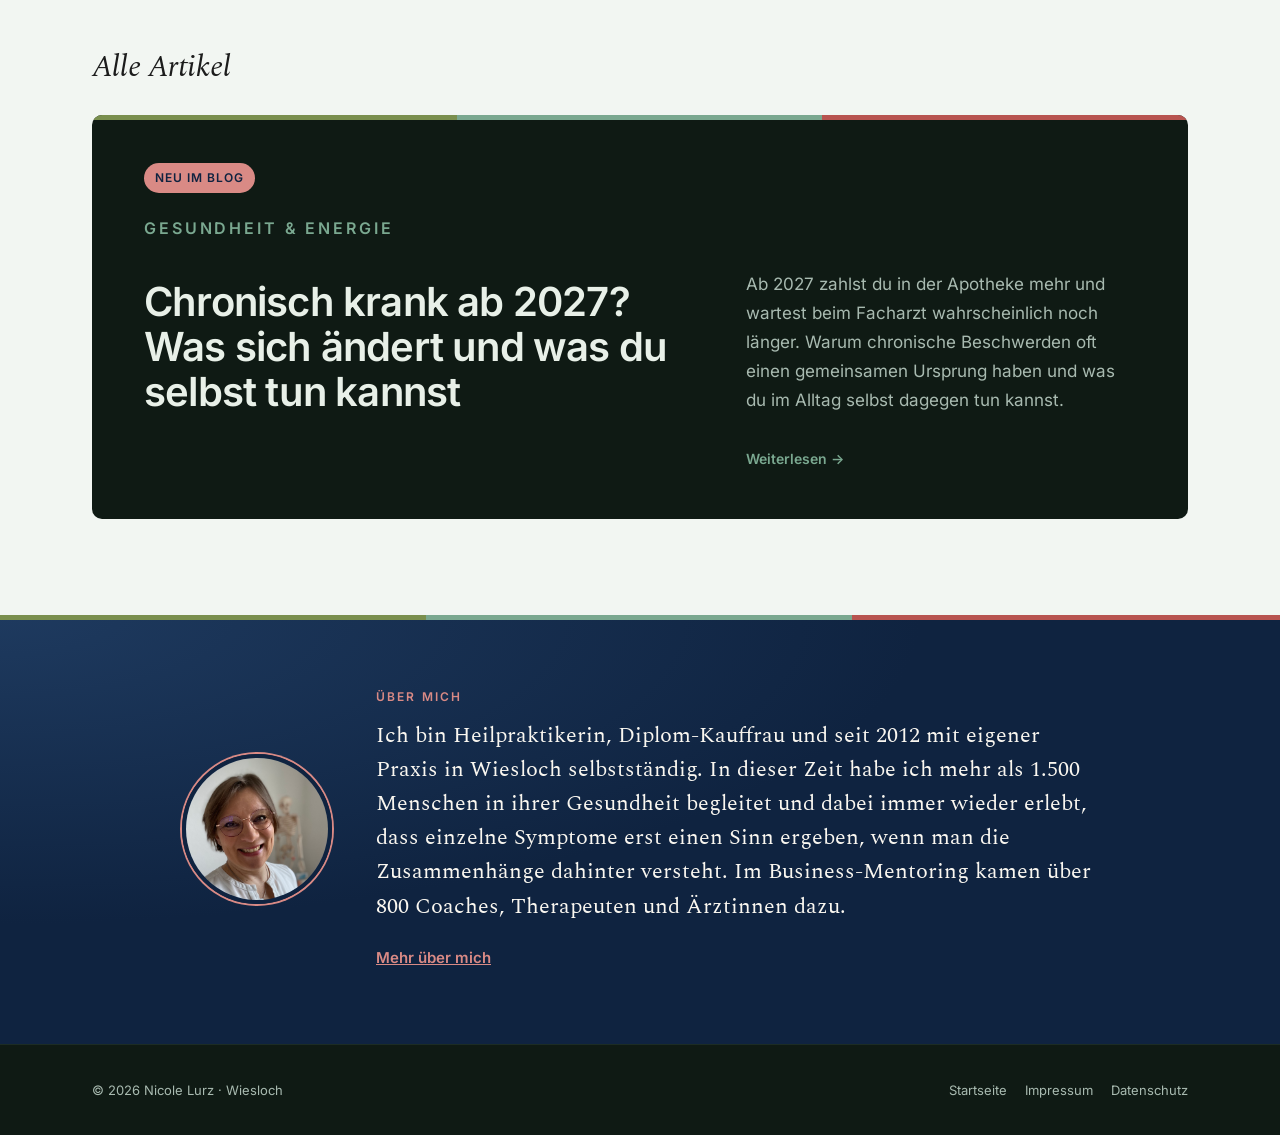
==== commit 4ffc2ba7: "Blog: Artikel Blutzucker vorerst offline (wird Teil einer Serie) Co-Authored-By: Claude Opus 5.5 <no" ====
--- a/blog/index.html
+++ b/blog/index.html
@@ -105,12 +105,6 @@
           <span class="mehr">Weiterlesen →</span>
         </a></li>
         -->
-        <li data-kategorie="gesundheit"><a class="karte" href="/blog/blutzucker-hormone-und-schilddruese/">
-          <p class="eyebrow">Gesundheit &amp; Energie</p>
-          <h2>Warum hängen Blutzucker, Hormone und Schilddrüse zusammen?</h2>
-          <p>Du bist ständig müde und das Gewicht steigt, obwohl du dich wirklich bemühst. Irgendwann denkst du dann, das sind halt die Wechseljahre. Warum auch ein stark schwankender Blutzucker dahinterstecken kann und was das mit deinen Hormonen und deiner Schilddrüse zu tun hat.</p>
-          <span class="mehr">Weiterlesen →</span>
-        </a></li>
         <li data-kategorie="gesundheit"><a class="karte" href="/blog/chronisch-krank-2027/">
           <p class="eyebrow">Gesundheit &amp; Energie</p>
           <h2>Chronisch krank ab 2027? Was sich ändert und was du selbst tun kannst</h2>
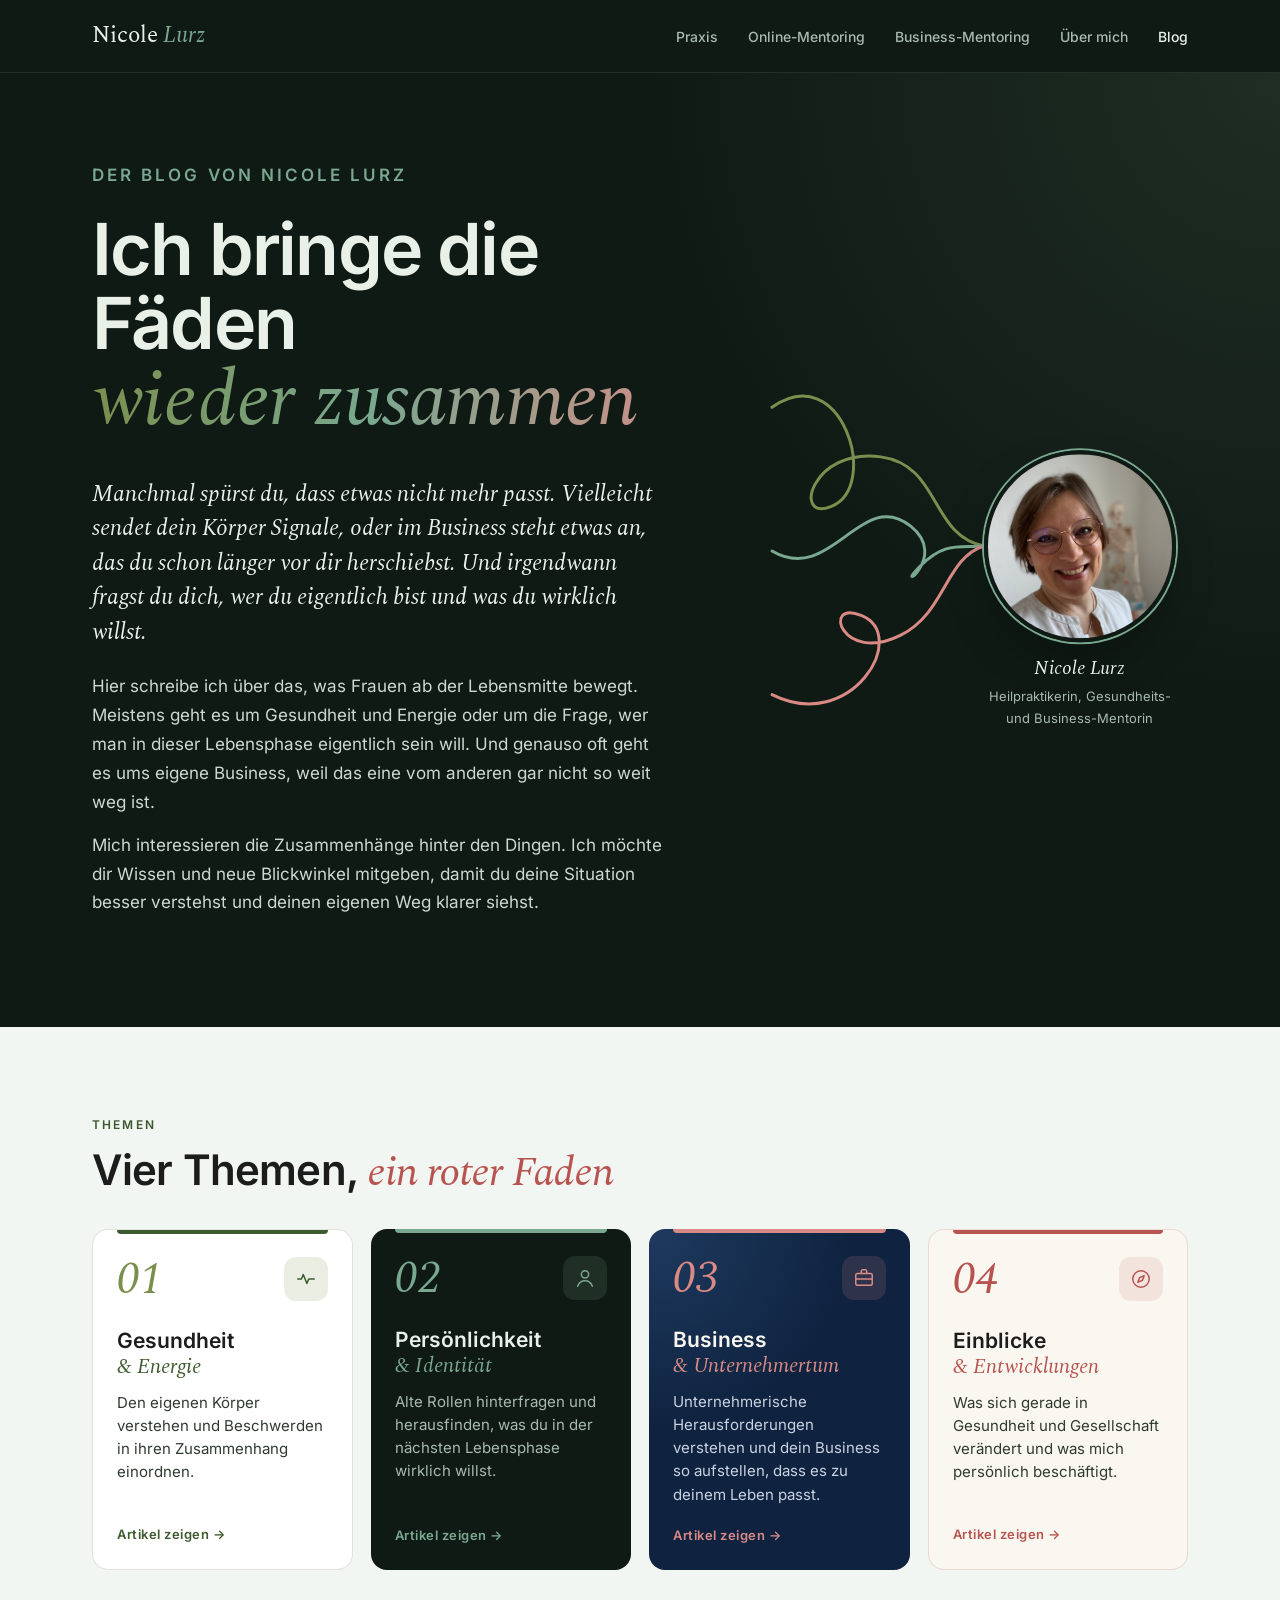
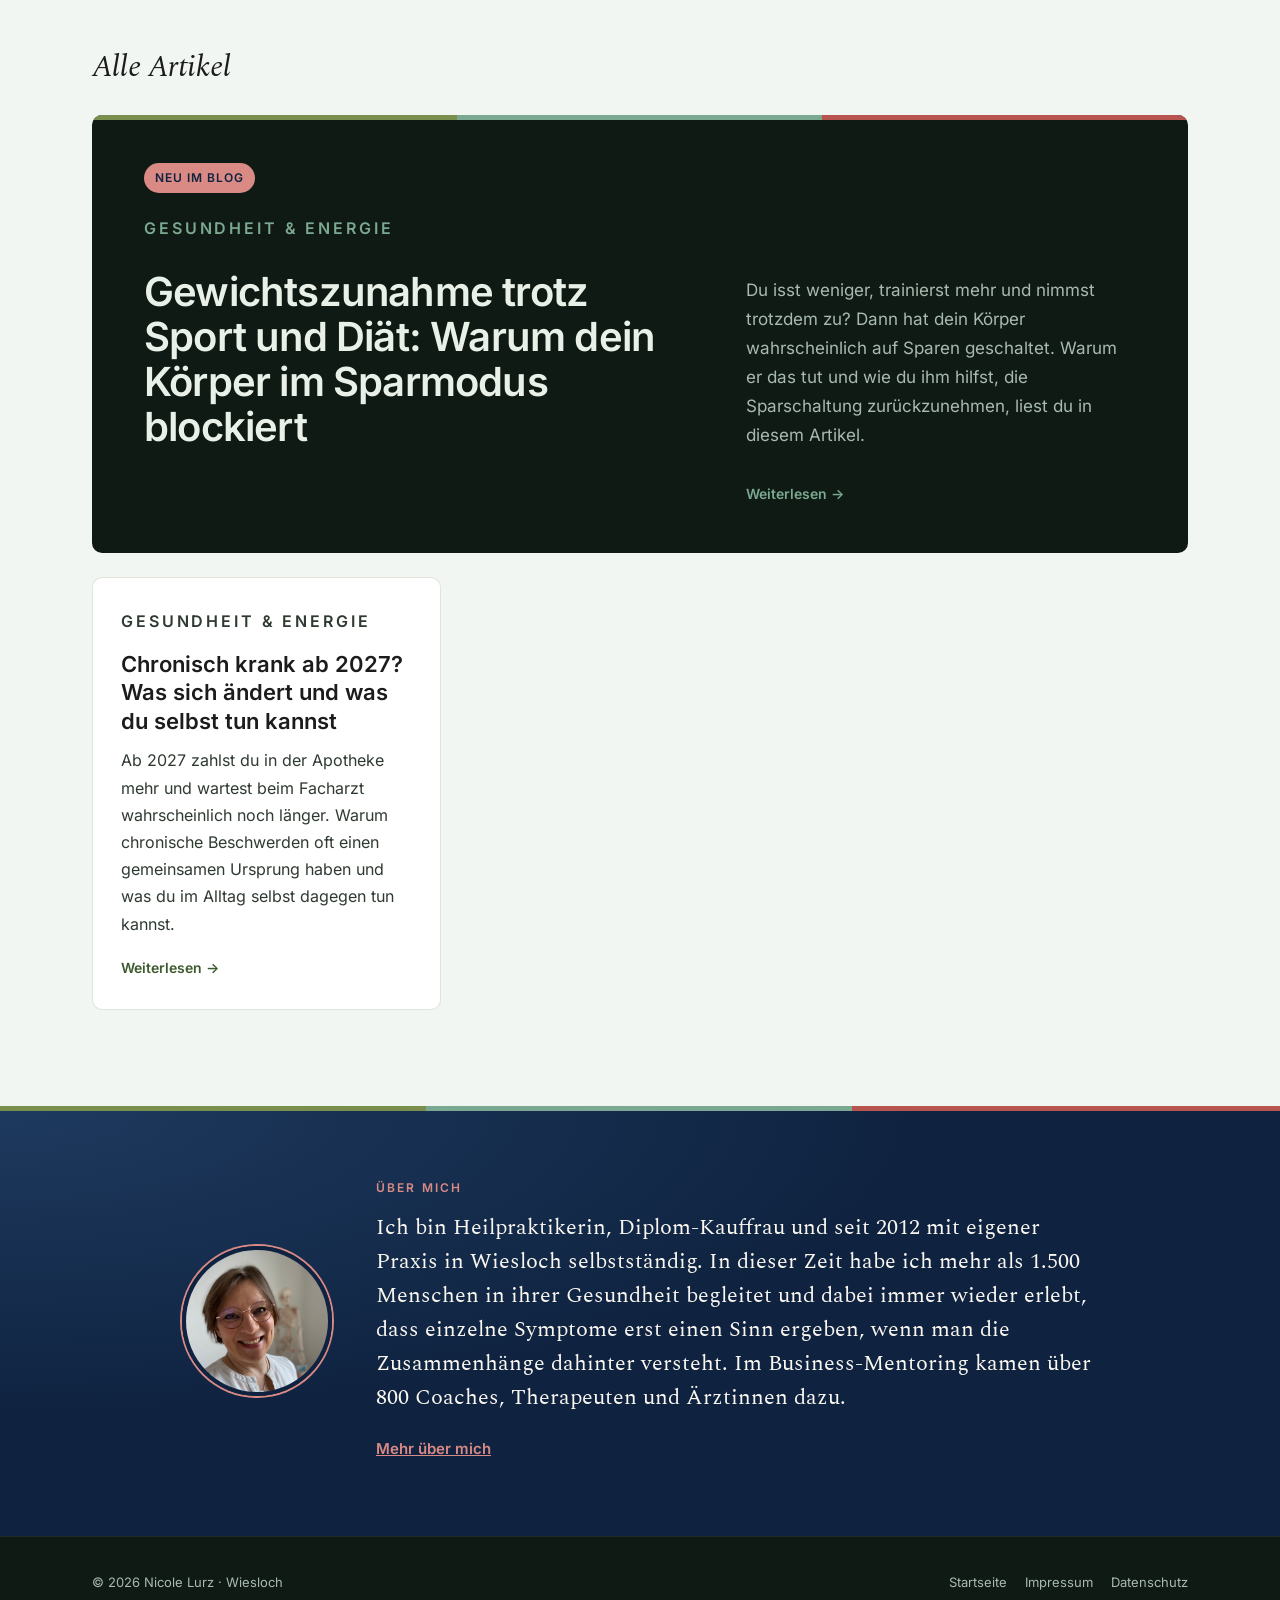
==== commit 0e8b37ce: "Blog: Artikel Gewichtszunahme trotz Sport (Serie Stoffwechsel & Gewicht) Lektorierte Fassung mit dre" ====
--- a/blog/index.html
+++ b/blog/index.html
@@ -105,6 +105,12 @@
           <span class="mehr">Weiterlesen →</span>
         </a></li>
         -->
+        <li data-kategorie="gesundheit"><a class="karte" href="/blog/gewichtszunahme-trotz-sport/">
+          <p class="eyebrow">Gesundheit &amp; Energie</p>
+          <h2>Gewichtszunahme trotz Sport und Diät: Warum dein Körper im Sparmodus blockiert</h2>
+          <p>Du isst weniger, trainierst mehr und nimmst trotzdem zu? Dann hat dein Körper wahrscheinlich auf Sparen geschaltet. Warum er das tut und wie du ihm hilfst, die Sparschaltung zurückzunehmen, liest du in diesem Artikel.</p>
+          <span class="mehr">Weiterlesen →</span>
+        </a></li>
         <li data-kategorie="gesundheit"><a class="karte" href="/blog/chronisch-krank-2027/">
           <p class="eyebrow">Gesundheit &amp; Energie</p>
           <h2>Chronisch krank ab 2027? Was sich ändert und was du selbst tun kannst</h2>
--- a/blog/blog.css
+++ b/blog/blog.css
@@ -286,3 +286,11 @@
 .weiter-liste a:hover{transform:translateY(-3px);border-color:var(--waldgruen)}
 .weiter-liste small{font-size:11px;font-weight:600;letter-spacing:.14em;text-transform:uppercase;color:var(--waldgruen)}
 .weiter-liste strong{font-size:17px;line-height:1.35}
+
+/* Grafiken im Artikel (seit 13.11.2026) */
+.abb{margin:32px 0;padding:22px 18px 14px;background:#fff;border:1px solid var(--linie);border-radius:10px}
+.abb-bild{overflow-x:auto;-webkit-overflow-scrolling:touch}
+.abb svg{display:block;width:100%;min-width:520px;height:auto;font-family:var(--sans)}
+.abb figcaption{font-size:13px;line-height:1.5;color:var(--leise);margin-top:8px}
+.einblick .fall-hinweis{font-size:13px;color:var(--salbei-hell);margin:14px 0 0}
+@media print{.abb{break-inside:avoid}.abb-bild{overflow:visible}.abb svg{min-width:0}}
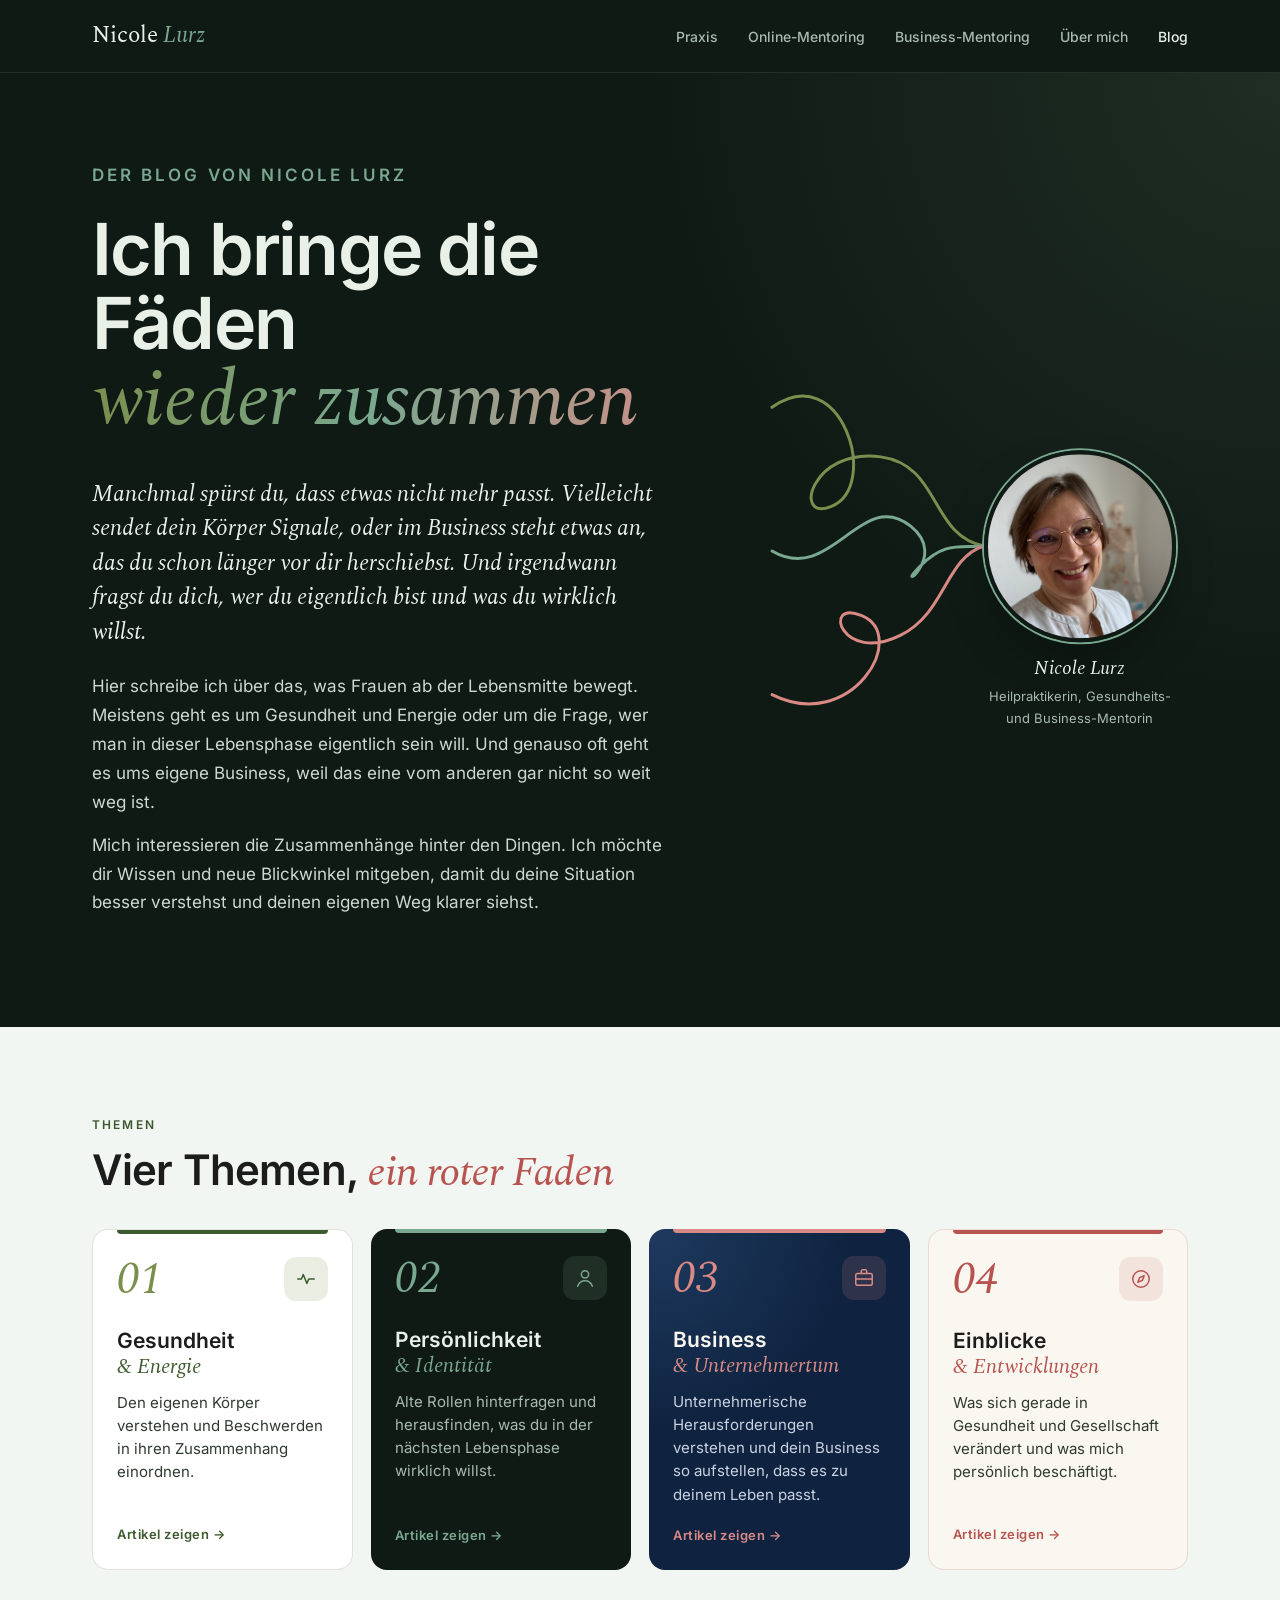
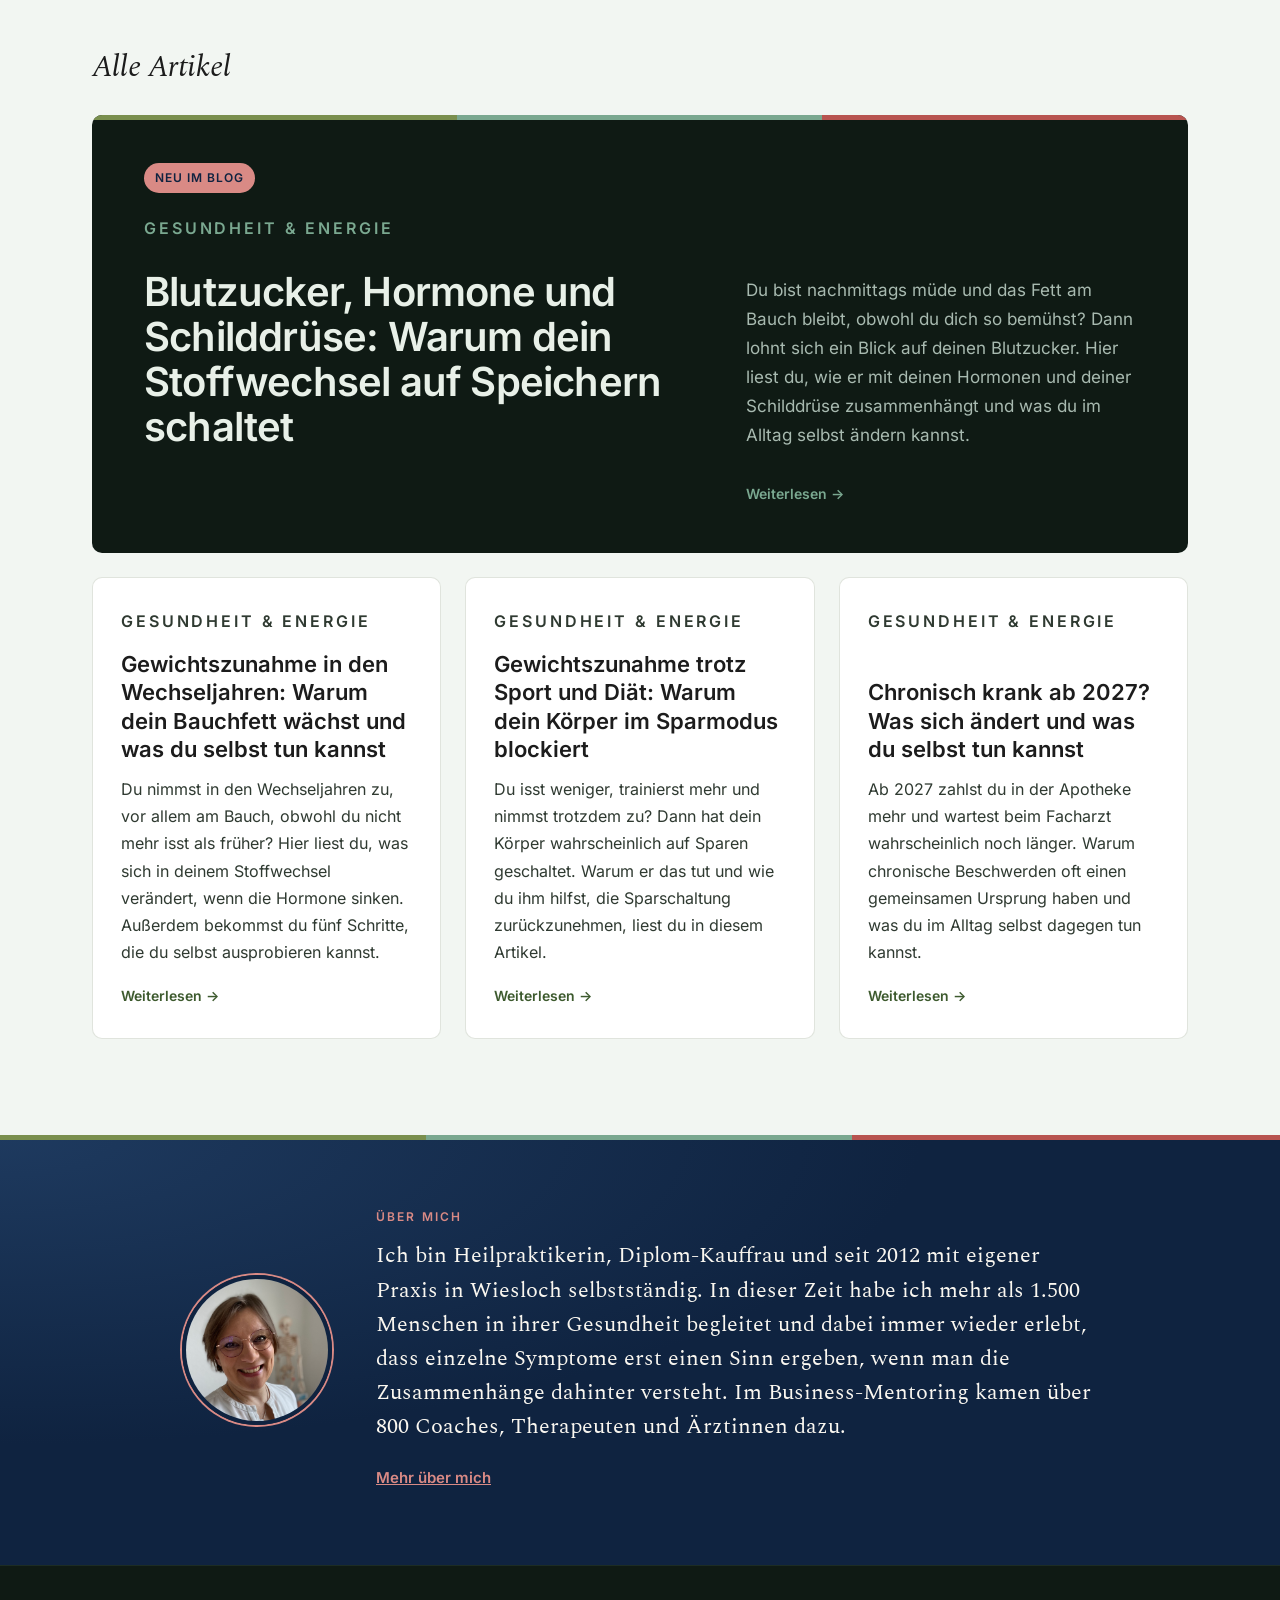
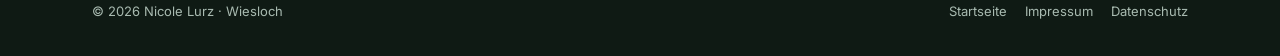
==== commit 96dccf59: "Blog: Hauptartikel Blutzucker, Hormone und Schilddrüse und Artikel Wechseljahre live - Serie Stoffwe" ====
--- a/blog/index.html
+++ b/blog/index.html
@@ -105,6 +105,18 @@
           <span class="mehr">Weiterlesen →</span>
         </a></li>
         -->
+        <li data-kategorie="gesundheit"><a class="karte" href="/blog/blutzucker-hormone-und-schilddruese/">
+          <p class="eyebrow">Gesundheit &amp; Energie</p>
+          <h2>Blutzucker, Hormone und Schilddrüse: Warum dein Stoffwechsel auf Speichern schaltet</h2>
+          <p>Du bist nachmittags müde und das Fett am Bauch bleibt, obwohl du dich so bemühst? Dann lohnt sich ein Blick auf deinen Blutzucker. Hier liest du, wie er mit deinen Hormonen und deiner Schilddrüse zusammenhängt und was du im Alltag selbst ändern kannst.</p>
+          <span class="mehr">Weiterlesen →</span>
+        </a></li>
+        <li data-kategorie="gesundheit"><a class="karte" href="/blog/gewichtszunahme-wechseljahre/">
+          <p class="eyebrow">Gesundheit &amp; Energie</p>
+          <h2>Gewichtszunahme in den Wechseljahren: Warum dein Bauchfett wächst und was du selbst tun kannst</h2>
+          <p>Du nimmst in den Wechseljahren zu, vor allem am Bauch, obwohl du nicht mehr isst als früher? Hier liest du, was sich in deinem Stoffwechsel verändert, wenn die Hormone sinken. Außerdem bekommst du fünf Schritte, die du selbst ausprobieren kannst.</p>
+          <span class="mehr">Weiterlesen →</span>
+        </a></li>
         <li data-kategorie="gesundheit"><a class="karte" href="/blog/gewichtszunahme-trotz-sport/">
           <p class="eyebrow">Gesundheit &amp; Energie</p>
           <h2>Gewichtszunahme trotz Sport und Diät: Warum dein Körper im Sparmodus blockiert</h2>
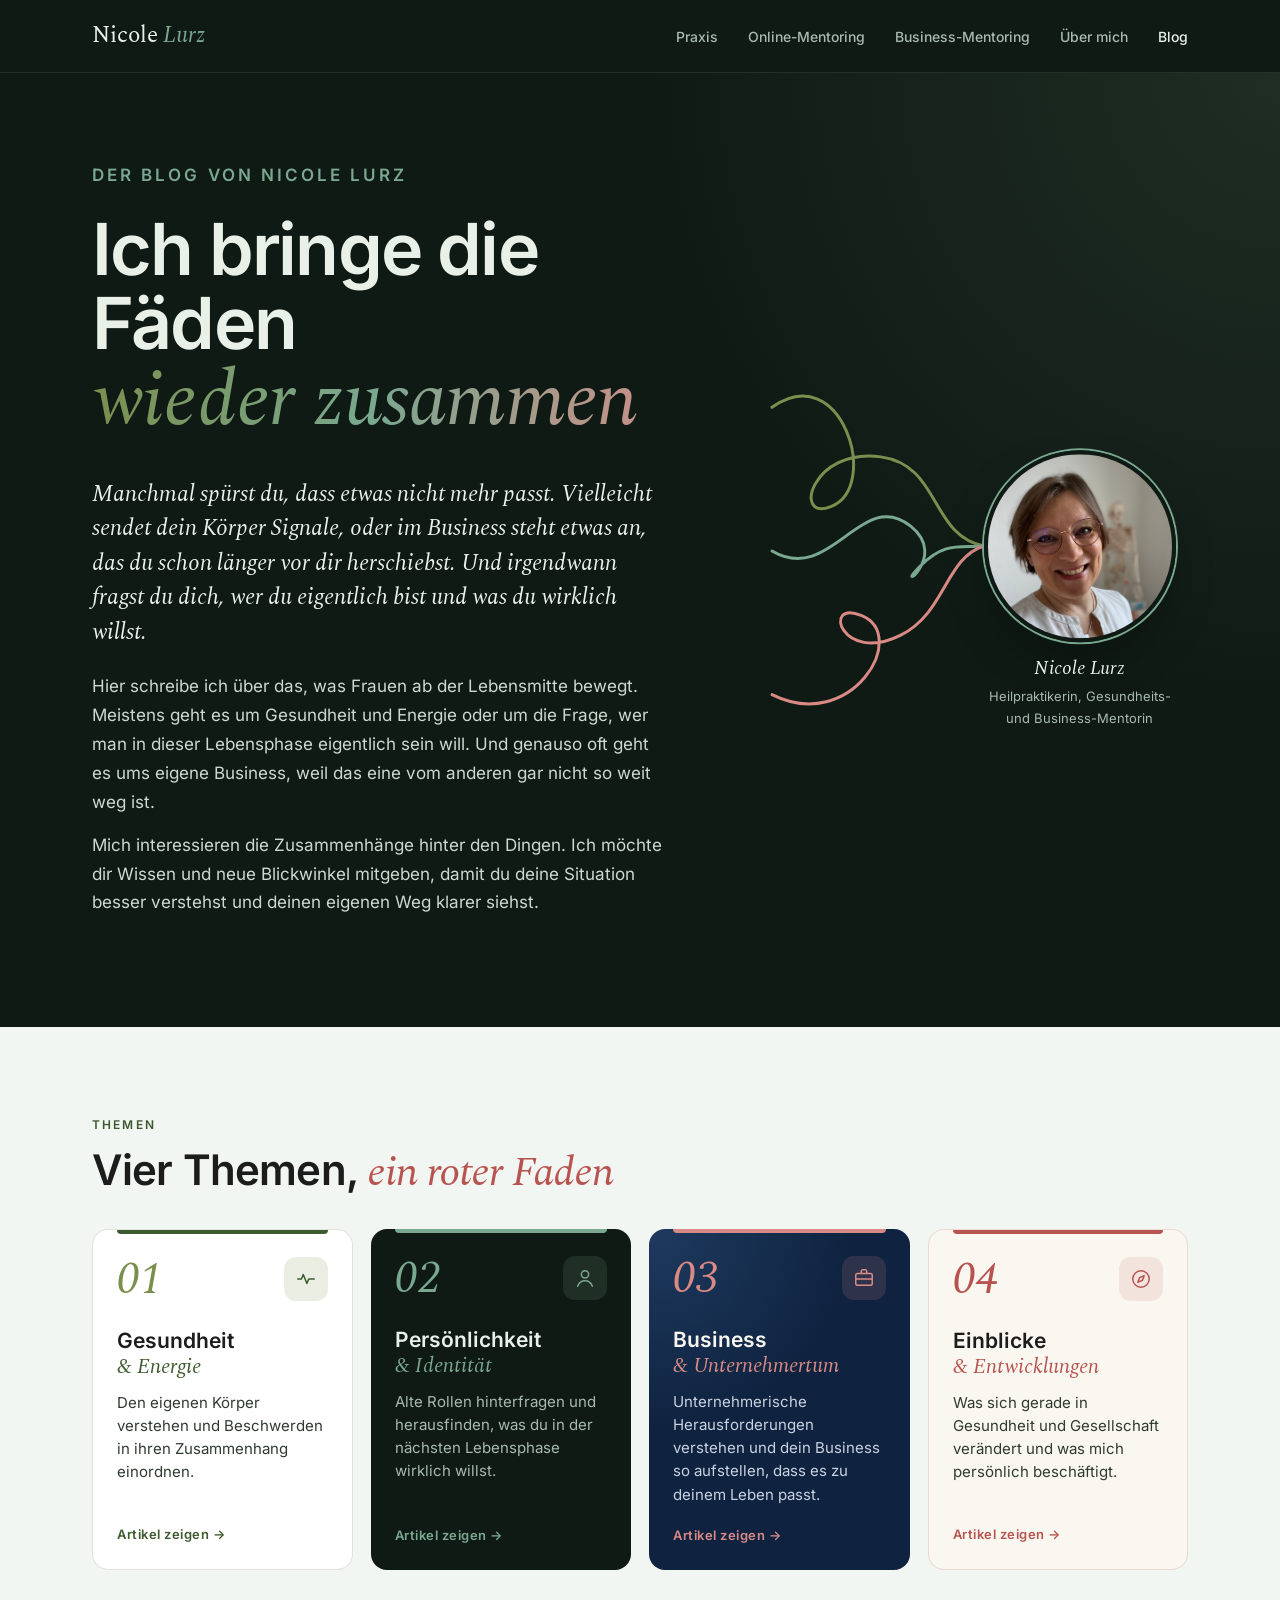
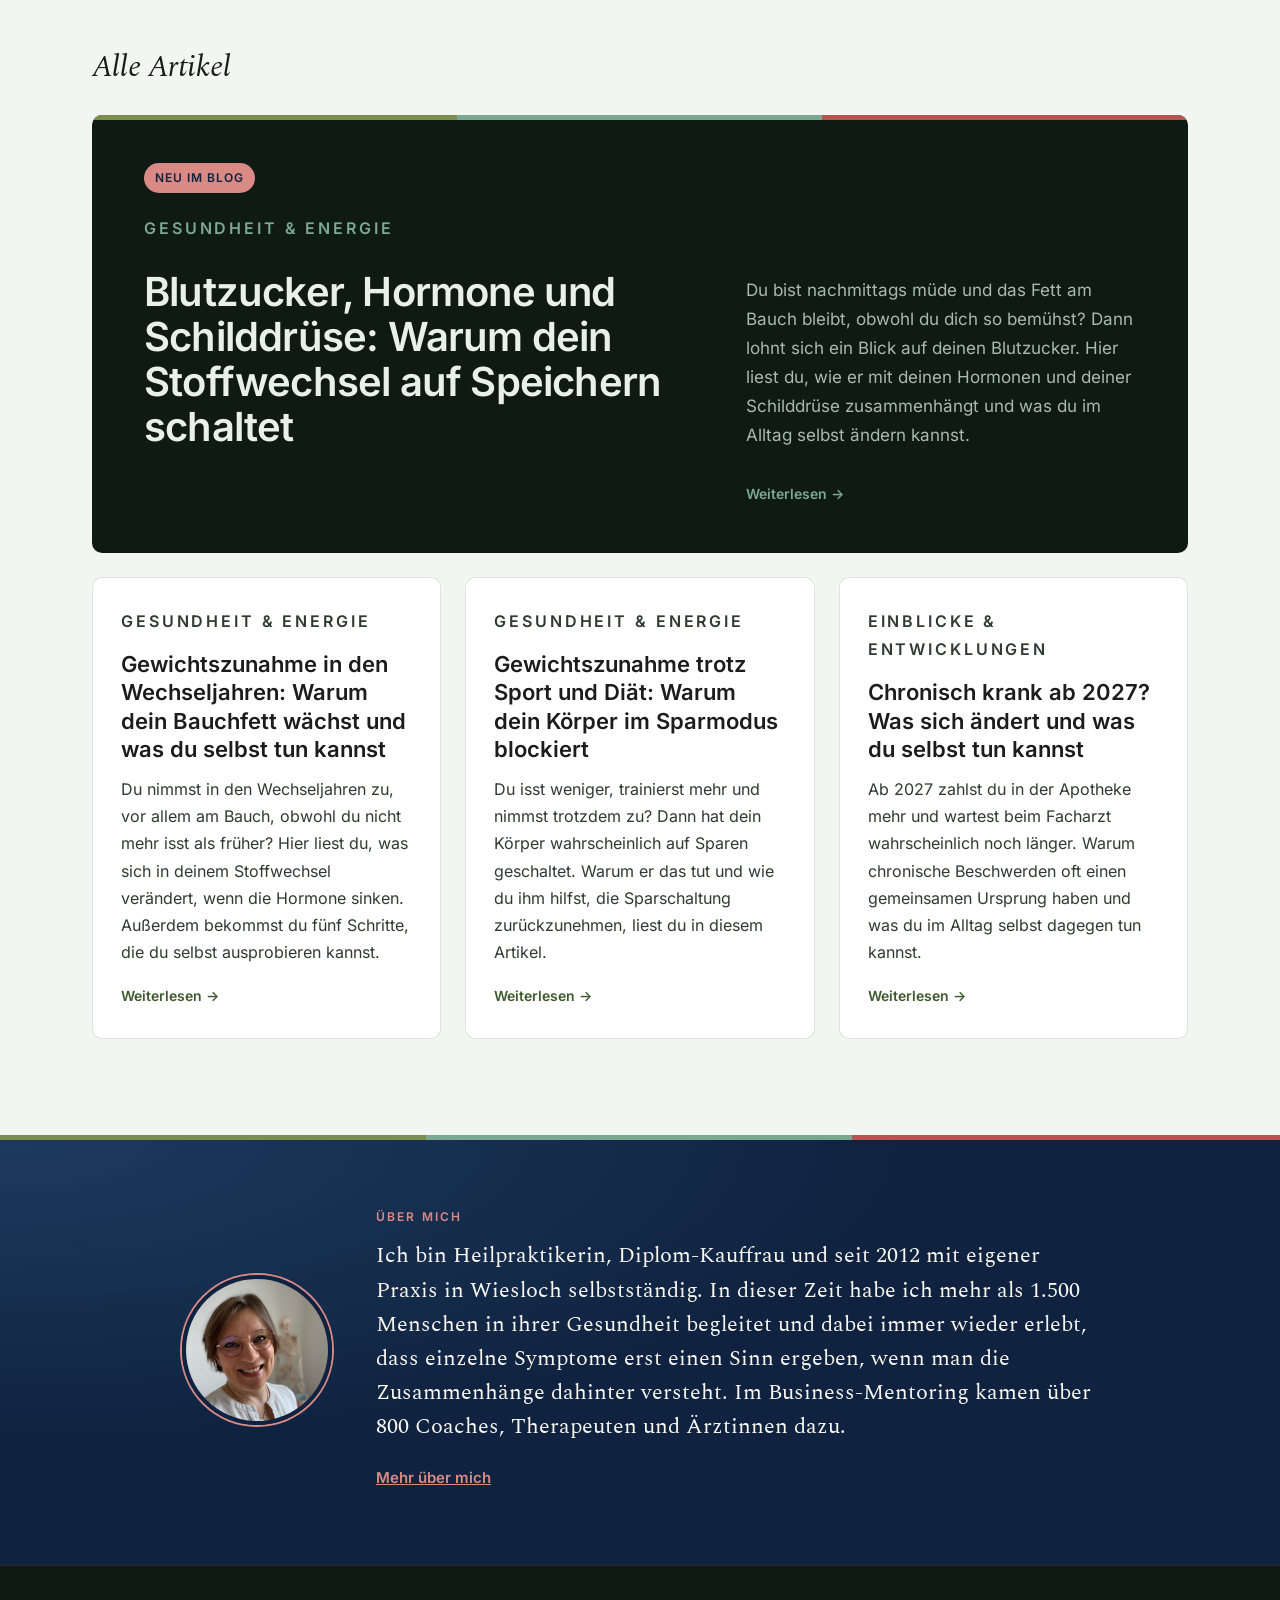
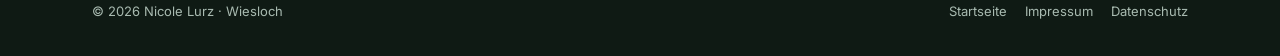
==== commit 2313d35b: "Blog: Chronisch krank ab 2027 in Kategorie Einblicke & Entwicklungen Co-Authored-By: Claude Opus 5.5" ====
--- a/blog/index.html
+++ b/blog/index.html
@@ -123,8 +123,8 @@
           <p>Du isst weniger, trainierst mehr und nimmst trotzdem zu? Dann hat dein Körper wahrscheinlich auf Sparen geschaltet. Warum er das tut und wie du ihm hilfst, die Sparschaltung zurückzunehmen, liest du in diesem Artikel.</p>
           <span class="mehr">Weiterlesen →</span>
         </a></li>
-        <li data-kategorie="gesundheit"><a class="karte" href="/blog/chronisch-krank-2027/">
-          <p class="eyebrow">Gesundheit &amp; Energie</p>
+        <li data-kategorie="einblicke"><a class="karte" href="/blog/chronisch-krank-2027/">
+          <p class="eyebrow">Einblicke &amp; Entwicklungen</p>
           <h2>Chronisch krank ab 2027? Was sich ändert und was du selbst tun kannst</h2>
           <p>Ab 2027 zahlst du in der Apotheke mehr und wartest beim Facharzt wahrscheinlich noch länger. Warum chronische Beschwerden oft einen gemeinsamen Ursprung haben und was du im Alltag selbst dagegen tun kannst.</p>
           <span class="mehr">Weiterlesen →</span>
